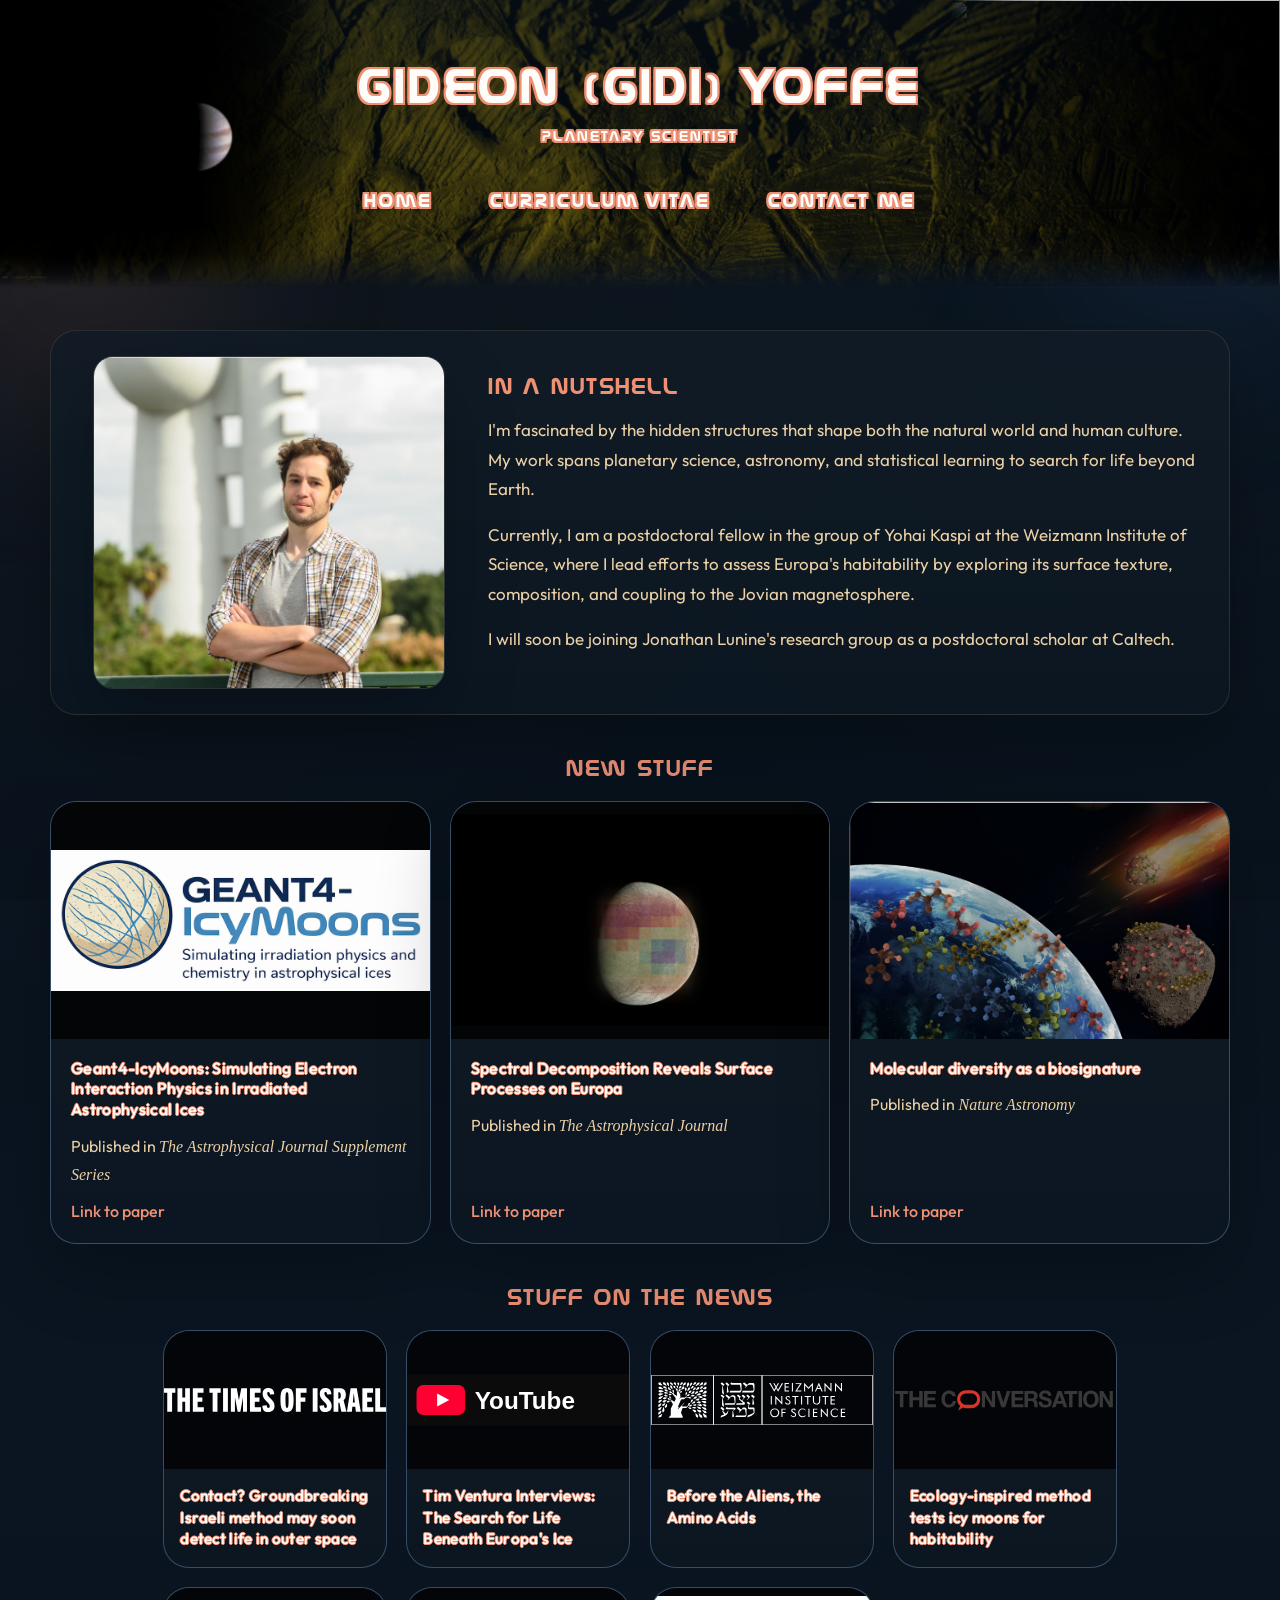
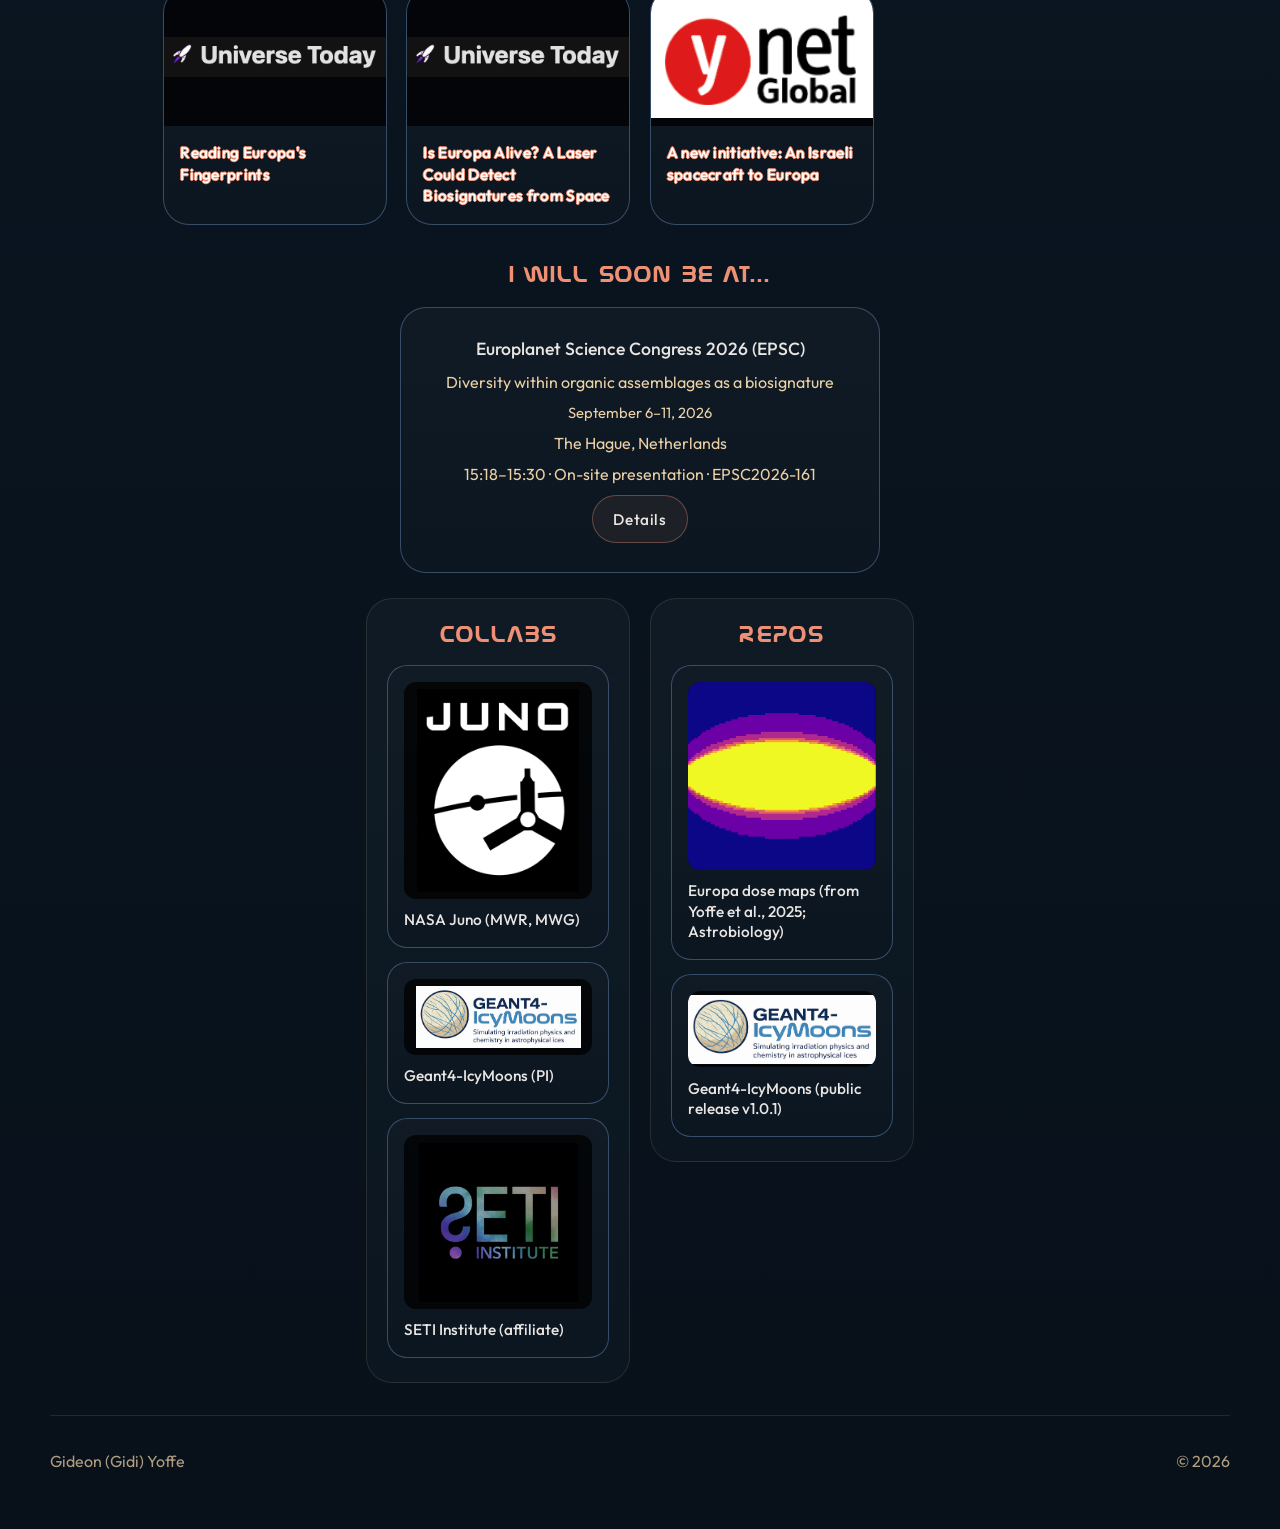
==== index.html @ c72a586a "Match EPSC event card format" ====
<!DOCTYPE html>
<html lang="en">
  <head>
    <meta charset="utf-8" />
    <meta name="viewport" content="width=device-width, initial-scale=1" />
    <title>Gideon (Gidi) Yoffe | Planetary Scientist</title>
    <meta
      name="description"
      content="Gideon (Gidi) Yoffe is a planetary scientist studying Europa, planetary habitability, surface composition, and coupling to the Jovian magnetosphere."
    />
    <meta name="theme-color" content="#08111a" />
    <link rel="preconnect" href="https://fonts.googleapis.com" />
    <link rel="preconnect" href="https://fonts.gstatic.com" crossorigin />
    <link
      href="https://fonts.googleapis.com/css2?family=Outfit:ital,wght@0,300;0,400;0,500;0,600;0,700;1,300;1,400;1,500;1,600;1,700&display=swap"
      rel="stylesheet"
    />
    <link rel="stylesheet" href="styles.css?v=side-panels-bottom1" />
  </head>
  <body>
    <div class="page-stars" aria-hidden="true"></div>
    <div class="page-glow page-glow-left" aria-hidden="true"></div>
    <div class="page-glow page-glow-right" aria-hidden="true"></div>

    <header class="masthead" id="top">
      <div class="masthead-strip" aria-hidden="true"></div>
      <div class="masthead-left-backdrop" aria-hidden="true"></div>
      <div class="masthead-moon-backdrop" aria-hidden="true"></div>
      <img
        class="masthead-left-planet"
        src="assets/images/masthead-left-planet-cropped.gif"
        alt=""
        aria-hidden="true"
      />
      <img
        class="masthead-right-europa"
        src="assets/images/masthead-right-surface.gif"
        alt=""
        aria-hidden="true"
      />
      <div class="shell masthead-inner">
        <h1 class="masthead-name">Gideon (Gidi) Yoffe</h1>
        <p class="masthead-role">Planetary Scientist</p>

        <nav class="masthead-nav" aria-label="Primary">
          <a href="#about"><span class="nasa-nav-label">HOME</span></a>
          <a href="assets/docs/gidi-yoffe-cv.pdf" target="_blank" rel="noopener"><span class="nasa-nav-label">CURRICULUM VITAE</span></a>
          <a href="mailto:gidi.yoffe@weizmann.ac.il"><span class="nasa-nav-label">CONTACT ME</span></a>
        </nav>
      </div>
    </header>

    <main>
      <section class="section shell" id="about" data-reveal>
        <div class="section-card intro-card">
          <div class="intro-visual">
            <img
              class="intro-portrait"
              src="assets/images/nutshell-portrait.jpg"
              alt="Portrait of Gideon Yoffe"
            />
          </div>

          <div class="intro-copy">
            <h2 class="section-title section-title-nasa">In a nutshell</h2>
            <p>
              I&apos;m fascinated by the hidden structures that shape both the natural world and
              human culture. My work spans planetary science, astronomy, and statistical learning
              to search for life beyond Earth.
            </p>
            <p>
              Currently, I am a postdoctoral fellow in the group of Yohai Kaspi at the
              Weizmann Institute of Science, where I lead efforts to assess Europa&apos;s
              habitability by exploring its surface texture, composition, and coupling to the
              Jovian magnetosphere.
            </p>
            <p>
              I will soon be joining Jonathan Lunine&apos;s research group as a postdoctoral
              scholar at Caltech.
            </p>
          </div>
        </div>
      </section>

      <section class="section shell" id="research" data-reveal>
        <div class="research-layout">
          <div class="research-main">
            <div class="section-heading section-heading-centered">
              <h2 class="section-title section-title-nasa">New stuff</h2>
            </div>

            <div class="research-grid">
              <article class="research-card">
                <div class="research-media">
                  <a
                    class="research-media-link"
                    href="https://iopscience.iop.org/article/10.3847/1538-4365/ae6b7a"
                    target="_blank"
                    rel="noopener"
                    aria-label="Open Geant4-IcyMoons paper"
                  >
                    <img
                      class="research-image"
                      src="assets/images/repo-geant4-icymoons-logo.png"
                      alt="Geant4-IcyMoons logo"
                    />
                  </a>
                </div>
                <div class="research-card-body">
                  <h3>Geant4-IcyMoons: Simulating Electron Interaction Physics in Irradiated Astrophysical Ices</h3>
                  <p>Published in <em class="paper-title">The Astrophysical Journal Supplement Series</em></p>
                  <a
                    href="https://iopscience.iop.org/article/10.3847/1538-4365/ae6b7a"
                    target="_blank"
                    rel="noopener"
                  >
                    Link to paper
                  </a>
                </div>
              </article>

              <article class="research-card">
                <div class="research-media">
                  <a
                    class="research-media-link"
                    href="https://iopscience.iop.org/article/10.3847/1538-4357/ae50f0"
                    target="_blank"
                    rel="noopener"
                    aria-label="Open spectral decomposition paper"
                  >
                    <img
                      class="research-image"
                      src="assets/images/research-spectral-decomposition.png"
                      alt="Spectral decomposition figure for Europa paper"
                    />
                  </a>
                </div>
                <div class="research-card-body">
                  <h3>Spectral Decomposition Reveals Surface Processes on Europa</h3>
                  <p>Published in <em class="paper-title">The Astrophysical Journal</em></p>
                  <a
                    href="https://iopscience.iop.org/article/10.3847/1538-4357/ae50f0"
                    target="_blank"
                    rel="noopener"
                  >
                    Link to paper
                  </a>
                </div>
              </article>

              <article class="research-card">
                <div class="research-media">
                  <a
                    class="research-media-link"
                    href="https://www.nature.com/articles/s41550-026-02864-z"
                    target="_blank"
                    rel="noopener"
                    aria-label="Open molecular diversity paper"
                  >
                    <img
                      class="research-image"
                      src="assets/images/research-molecular-diversity-crop.jpg"
                      alt="Molecular diversity as a biosignature cover image"
                    />
                  </a>
                </div>
                <div class="research-card-body">
                  <h3>Molecular diversity as a biosignature</h3>
                  <p>Published in <em class="paper-title">Nature Astronomy</em></p>
                  <a
                    href="https://www.nature.com/articles/s41550-026-02864-z"
                    target="_blank"
                    rel="noopener"
                  >
                    Link to paper
                  </a>
                </div>
              </article>
            </div>
          </div>

        </div>
      </section>

      <section class="section shell news-section" id="news" data-reveal>
        <div class="section-heading section-heading-centered">
          <h2 class="section-title section-title-nasa news-title">Stuff on the news</h2>
        </div>

        <div class="news-grid">
          <article class="news-card">
            <div class="news-media">
              <a
                class="news-media-link"
                href="https://www.timesofisrael.com/contact-groundbreaking-israeli-method-may-soon-detect-life-in-outer-space/"
                target="_blank"
                rel="noopener"
                aria-label="Open Times of Israel article"
              >
                <img
                  class="news-image"
                  src="assets/images/news-times-of-israel-logo.svg"
                  alt="Times of Israel logo"
                />
              </a>
            </div>
            <div class="news-card-body">
              <h3>Contact? Groundbreaking Israeli method may soon detect life in outer space</h3>
            </div>
          </article>

          <article class="news-card">
            <div class="news-media">
              <a
                class="news-media-link"
                href="https://www.youtube.com/watch?v=gFL1aAOX8zU&amp;t=1907s"
                target="_blank"
                rel="noopener"
                aria-label="Open YouTube video"
              >
                <img
                  class="news-image"
                  src="assets/images/news-youtube-logo.svg"
                  alt="YouTube logo"
                />
              </a>
            </div>
            <div class="news-card-body">
              <h3>Tim Ventura Interviews: The Search for Life Beneath Europa&apos;s Ice</h3>
            </div>
          </article>

          <article class="news-card">
            <div class="news-media">
              <a
                class="news-media-link"
                href="https://wis-wander.weizmann.ac.il/space-physics/aliens-amino-acids"
                target="_blank"
                rel="noopener"
                aria-label="Open Weizmann Wonder Wander article"
              >
                <img
                  class="news-image"
                  src="assets/images/news-weizmann-wander-logo.svg"
                  alt="Weizmann Institute of Science logo"
                />
              </a>
            </div>
            <div class="news-card-body">
              <h3>Before the Aliens, the Amino Acids</h3>
            </div>
          </article>

          <article class="news-card">
            <div class="news-media">
              <a
                class="news-media-link"
                href="https://theconversation.com/scientists-used-a-method-from-ecology-to-identify-whether-icy-moons-could-hold-conditions-for-life-283855"
                target="_blank"
                rel="noopener"
                aria-label="Open The Conversation article"
              >
                <img
                  class="news-image"
                  src="assets/images/news-the-conversation-logo.svg"
                  alt="The Conversation logo"
                />
              </a>
            </div>
            <div class="news-card-body">
              <h3>Ecology-inspired method tests icy moons for habitability</h3>
            </div>
          </article>

          <article class="news-card">
            <div class="news-media">
              <a
                class="news-media-link"
                href="https://www.universetoday.com/articles/reading-europas-fingerprints"
                target="_blank"
                rel="noopener"
                aria-label="Open Universe Today article"
              >
                <img
                  class="news-image"
                  src="assets/images/news-universe-today-logo.png"
                  alt="Universe Today logo"
                />
              </a>
            </div>
            <div class="news-card-body">
              <h3>Reading Europa&apos;s Fingerprints</h3>
            </div>
          </article>

          <article class="news-card">
            <div class="news-media">
              <a
                class="news-media-link"
                href="https://www.universetoday.com/articles/is-europa-alive-a-laser-could-detect-biosignatures-from-space"
                target="_blank"
                rel="noopener"
                aria-label="Open Universe Today article"
              >
                <img
                  class="news-image"
                  src="assets/images/news-universe-today-logo.png"
                  alt="Universe Today logo"
                />
              </a>
            </div>
            <div class="news-card-body">
              <h3>Is Europa Alive? A Laser Could Detect Biosignatures from Space</h3>
            </div>
          </article>

          <article class="news-card">
            <div class="news-media">
              <a
                class="news-media-link"
                href="https://www.ynetnews.com/health_science/article/s13ygmolge"
                target="_blank"
                rel="noopener"
                aria-label="Open Ynet Global article"
              >
                <img
                  class="news-image"
                  src="assets/images/news-ynet-logo.png"
                  alt="Ynet Global logo"
                />
              </a>
            </div>
            <div class="news-card-body">
              <h3>A new initiative: An Israeli spacecraft to Europa</h3>
            </div>
          </article>
        </div>
      </section>

      <section class="section shell section-tight event-section" data-reveal>
        <div class="section-heading section-heading-centered">
          <h2 class="section-title section-title-nasa">I will soon be at...</h2>
        </div>
        <div class="event-grid">
          <div class="event-panel-card">
            <h3>Europlanet Science Congress 2026 (EPSC)</h3>
            <p>Diversity within organic assemblages as a biosignature</p>
            <p class="event-date">September 6&ndash;11, 2026</p>
            <p>The Hague, Netherlands</p>
            <p>15:18&ndash;15:30 &middot; On-site presentation &middot; EPSC2026-161</p>
            <a
              class="button button-outline"
              href="https://meetingorganizer.copernicus.org/EPSC2026/EPSC2026-161.html"
              target="_blank"
              rel="noopener"
            >
              Details
            </a>
          </div>
        </div>
      </section>

      <section class="section shell side-panels-section" aria-label="Collaborations and repositories">
        <aside class="collabs-panel" data-reveal>
          <h2 class="section-title section-title-nasa repos-title">Collabs</h2>
          <div class="repos-list">
            <article class="repo-card">
              <div class="repo-media-link">
                <img
                  class="repo-image collab-image"
                  src="assets/images/collab-nasa-juno.webp"
                  alt="NASA Juno logo"
                />
              </div>
              <h3>NASA Juno (MWR, MWG)</h3>
            </article>
            <article class="repo-card">
              <div class="repo-media-link">
                <img
                  class="repo-image collab-image"
                  src="assets/images/repo-geant4-icymoons-logo.png"
                  alt="Geant4-IcyMoons logo"
                />
              </div>
              <h3>Geant4-IcyMoons (PI)</h3>
            </article>
            <article class="repo-card">
              <div class="repo-media-link">
                <img
                  class="repo-image collab-image"
                  src="assets/images/collab-seti-institute.png"
                  alt="SETI Institute logo"
                />
              </div>
              <h3>SETI Institute (affiliate)</h3>
            </article>
          </div>
        </aside>

        <aside class="repos-panel" data-reveal>
          <h2 class="section-title section-title-nasa repos-title">Repos</h2>
          <div class="repos-list">
            <article class="repo-card">
              <a
                class="repo-media-link"
                href="https://zenodo.org/records/18944511"
                target="_blank"
                rel="noopener"
                aria-label="Open Europa dose maps Zenodo record"
              >
                <img
                  class="repo-image"
                  src="assets/images/repo-europa-dose-maps.png"
                  alt="Europa dose maps thumbnail"
                />
              </a>
              <h3>Europa dose maps (from Yoffe et al., 2025; Astrobiology)</h3>
            </article>
            <article class="repo-card">
              <a
                class="repo-media-link"
                href="https://zenodo.org/records/20526098"
                target="_blank"
                rel="noopener"
                aria-label="Open Geant4-IcyMoons repository"
              >
                <img
                  class="repo-image"
                  src="assets/images/repo-geant4-icymoons-logo.png"
                  alt="Geant4-IcyMoons logo"
                />
              </a>
              <h3>Geant4-IcyMoons (public release v1.0.1)</h3>
            </article>
          </div>
        </aside>
      </section>
    </main>

    <footer class="site-footer">
      <div class="shell footer-inner">
        <p>Gideon (Gidi) Yoffe</p>
        <p>&copy; <span id="year"></span></p>
      </div>
    </footer>

    <script src="script.js?v=mobile24"></script>
  </body>
</html>
---- styles.css ----
@font-face {
  font-family: "Nasa";
  src: url("assets/fonts/nasa-webfont.ttf") format("truetype");
  font-display: swap;
}

:root {
  --bg: #08111a;
  --bg-deep: #06101a;
  --panel: rgba(9, 20, 31, 0.88);
  --panel-soft: rgba(10, 24, 38, 0.86);
  --light-panel: #efe7dc;
  --text: #e8e5e2;
  --body: #ecd0a6;
  --accent: #ed9074;
  --accent-soft: rgba(237, 144, 116, 0.16);
  --line: rgba(236, 208, 166, 0.12);
  --card-line: rgba(91, 120, 159, 0.55);
  --shadow: 0 28px 72px rgba(0, 0, 0, 0.24);
  --radius-lg: 26px;
  --radius-md: 20px;
  --radius-sm: 12px;
  --shell: min(1180px, calc(100vw - 2.4rem));
}

*,
*::before,
*::after {
  box-sizing: border-box;
}

html {
  scroll-behavior: smooth;
}

body {
  margin: 0;
  min-height: 100vh;
  color: var(--text);
  font-family: "Outfit", "Avenir Next", "Trebuchet MS", sans-serif;
  background:
    radial-gradient(circle at top left, rgba(237, 144, 116, 0.08), transparent 30%),
    radial-gradient(circle at top right, rgba(120, 150, 200, 0.08), transparent 28%),
    linear-gradient(180deg, #07111a 0%, #0a1521 42%, #08111a 100%);
}

body::before {
  content: "";
  position: fixed;
  inset: 0;
  pointer-events: none;
  background: linear-gradient(180deg, rgba(8, 17, 26, 0.12), rgba(8, 17, 26, 0.48));
  z-index: -2;
}

.page-stars {
  position: fixed;
  inset: 0;
  pointer-events: none;
  opacity: 0.12;
  background-image:
    radial-gradient(circle at 18% 24%, white 0 1px, transparent 2px),
    radial-gradient(circle at 72% 14%, white 0 1px, transparent 2px),
    radial-gradient(circle at 84% 62%, white 0 1px, transparent 2px),
    radial-gradient(circle at 28% 74%, white 0 1px, transparent 2px);
  z-index: -1;
}

.page-glow {
  position: fixed;
  width: 30rem;
  height: 30rem;
  border-radius: 50%;
  filter: blur(70px);
  pointer-events: none;
  z-index: -1;
}

.page-glow-left {
  left: -10rem;
  top: 2rem;
  background: radial-gradient(circle, rgba(237, 144, 116, 0.12), transparent 68%);
}

.page-glow-right {
  right: -10rem;
  top: -2rem;
  background: radial-gradient(circle, rgba(90, 125, 255, 0.09), transparent 68%);
}

a {
  color: inherit;
  text-decoration: none;
}

.shell {
  width: var(--shell);
  margin-inline: auto;
}

.masthead {
  position: relative;
  min-height: 18rem;
  padding: 0;
  --moon-width: min(34vw, 18rem);
}

.masthead-strip {
  position: absolute;
  inset: 0;
  z-index: 0;
  background:
    linear-gradient(180deg, rgba(9, 20, 31, 0.58), rgba(9, 20, 31, 0.28)),
    linear-gradient(180deg, rgba(0, 0, 0, 0.3), rgba(0, 0, 0, 0.14)),
    url("assets/images/masthead-texture.jpg") center 34% / cover no-repeat;
  -webkit-mask-image: linear-gradient(
    180deg,
    #000 0%,
    #000 78%,
    rgba(0, 0, 0, 0.78) 88%,
    transparent 100%
  );
  mask-image: linear-gradient(
    180deg,
    #000 0%,
    #000 78%,
    rgba(0, 0, 0, 0.78) 88%,
    transparent 100%
  );
}

.masthead-left-planet {
  position: absolute;
  top: 0;
  left: 0;
  z-index: 2;
  height: 18rem;
  width: calc(var(--moon-width) * 1.1);
  object-fit: cover;
  object-position: left center;
  pointer-events: none;
  -webkit-mask-image:
    linear-gradient(to right, #000 0%, #000 62%, rgba(0, 0, 0, 0.72) 80%, transparent 100%),
    linear-gradient(to bottom, #000 0%, #000 78%, rgba(0, 0, 0, 0.78) 88%, transparent 100%);
  -webkit-mask-size: 100% 100%, 100% 100%;
  -webkit-mask-repeat: no-repeat, no-repeat;
  -webkit-mask-composite: source-in;
  mask-image:
    linear-gradient(to right, #000 0%, #000 62%, rgba(0, 0, 0, 0.72) 80%, transparent 100%),
    linear-gradient(to bottom, #000 0%, #000 78%, rgba(0, 0, 0, 0.78) 88%, transparent 100%);
  mask-size: 100% 100%, 100% 100%;
  mask-repeat: no-repeat, no-repeat;
  mask-composite: intersect;
}

.masthead-right-europa {
  position: absolute;
  top: 0;
  right: 0;
  z-index: 2;
  height: 18rem;
  width: calc(var(--moon-width) * 1.15);
  object-fit: cover;
  object-position: right center;
  pointer-events: none;
  -webkit-mask-image:
    linear-gradient(to left, #000 0%, #000 62%, rgba(0, 0, 0, 0.72) 80%, transparent 100%),
    linear-gradient(to bottom, #000 0%, #000 78%, rgba(0, 0, 0, 0.78) 88%, transparent 100%);
  -webkit-mask-size: 100% 100%, 100% 100%;
  -webkit-mask-repeat: no-repeat, no-repeat;
  -webkit-mask-composite: source-in;
  mask-image:
    linear-gradient(to left, #000 0%, #000 62%, rgba(0, 0, 0, 0.72) 80%, transparent 100%),
    linear-gradient(to bottom, #000 0%, #000 78%, rgba(0, 0, 0, 0.78) 88%, transparent 100%);
  mask-size: 100% 100%, 100% 100%;
  mask-repeat: no-repeat, no-repeat;
  mask-composite: intersect;
}

.masthead-moon-backdrop {
  position: absolute;
  top: 0;
  right: 0;
  z-index: 1;
  height: 18rem;
  width: calc(var(--moon-width) * 1.9);
  background:
    linear-gradient(
      90deg,
      rgba(0, 0, 0, 0) 0%,
      rgba(0, 0, 0, 0) 28%,
      rgba(0, 0, 0, 0.16) 44%,
      rgba(0, 0, 0, 0.54) 64%,
      rgba(0, 0, 0, 0.88) 82%,
      rgba(0, 0, 0, 0.98) 100%
    );
  pointer-events: none;
  -webkit-mask-image: linear-gradient(
    to bottom,
    #000 0%,
    #000 78%,
    rgba(0, 0, 0, 0.78) 88%,
    transparent 100%
  );
  mask-image: linear-gradient(
    to bottom,
    #000 0%,
    #000 78%,
    rgba(0, 0, 0, 0.78) 88%,
    transparent 100%
  );
}

.masthead-left-backdrop {
  position: absolute;
  top: 0;
  left: 0;
  z-index: 1;
  height: 18rem;
  width: calc(var(--moon-width) * 1.9);
  background:
    linear-gradient(
      90deg,
      rgba(0, 0, 0, 0.98) 0%,
      rgba(0, 0, 0, 0.88) 18%,
      rgba(0, 0, 0, 0.54) 36%,
      rgba(0, 0, 0, 0.16) 56%,
      rgba(0, 0, 0, 0) 72%,
      rgba(0, 0, 0, 0) 100%
    );
  pointer-events: none;
  -webkit-mask-image: linear-gradient(
    to bottom,
    #000 0%,
    #000 78%,
    rgba(0, 0, 0, 0.78) 88%,
    transparent 100%
  );
  mask-image: linear-gradient(
    to bottom,
    #000 0%,
    #000 78%,
    rgba(0, 0, 0, 0.78) 88%,
    transparent 100%
  );
}

.masthead-inner {
  position: relative;
  z-index: 3;
  display: grid;
  justify-items: center;
  align-content: center;
  gap: 0.75rem;
  text-align: center;
  min-height: 18rem;
  padding: 2rem 1rem;
}

.masthead-role,
.section-title,
.button,
.masthead-nav a {
  letter-spacing: 0.04em;
}

.masthead-role {
  margin: 0;
  color: #fffdf9;
  font-size: 0.98rem;
  font-weight: 400;
  font-family: "Nasa", sans-serif;
  letter-spacing: 0.14em;
  text-transform: uppercase;
  -webkit-text-stroke: 1.3px var(--accent);
  paint-order: stroke fill;
  text-shadow:
    2px 0 0 var(--accent),
    -2px 0 0 var(--accent),
    0 2px 0 var(--accent),
    0 -2px 0 var(--accent),
    2px 2px 0 var(--accent),
    -2px 2px 0 var(--accent),
    2px -2px 0 var(--accent),
    -2px -2px 0 var(--accent);
}

.masthead-name {
  margin: 0;
  color: #fffdf9;
  font-size: clamp(2.6rem, 4.4vw, 4rem);
  font-weight: 500;
  line-height: 1;
  font-family: "Nasa", sans-serif;
  letter-spacing: 0.08em;
  text-transform: uppercase;
  -webkit-text-stroke: 1.7px var(--accent);
  paint-order: stroke fill;
  text-shadow:
    2px 0 0 var(--accent),
    -2px 0 0 var(--accent),
    0 2px 0 var(--accent),
    0 -2px 0 var(--accent),
    2px 2px 0 var(--accent),
    -2px 2px 0 var(--accent),
    2px -2px 0 var(--accent),
    -2px -2px 0 var(--accent),
    0 0 8px rgba(237, 144, 116, 0.18);
}

.masthead-nav {
  display: flex;
  flex-wrap: wrap;
  justify-content: center;
  gap: 1rem;
  margin-top: 1.15rem;
}

.masthead-nav a {
  padding: 0.9rem 1.28rem;
  color: var(--accent);
  font-size: 1.1rem;
  border-bottom: 1px solid transparent;
  letter-spacing: 0.04em;
  transition:
    color 180ms ease,
    border-color 180ms ease,
    transform 180ms ease;
}

.nasa-nav-label {
  display: inline-block;
  font-family: "Nasa", sans-serif !important;
  font-weight: 400 !important;
  font-style: normal !important;
  font-size: 1.34rem;
  letter-spacing: 0.14em;
  text-transform: uppercase;
  color: #fffdf9;
  -webkit-text-stroke: 1.3px var(--accent);
  paint-order: stroke fill;
  text-shadow:
    2px 0 0 var(--accent),
    -2px 0 0 var(--accent),
    0 2px 0 var(--accent),
    0 -2px 0 var(--accent),
    2px 2px 0 var(--accent),
    -2px 2px 0 var(--accent),
    2px -2px 0 var(--accent),
    -2px -2px 0 var(--accent);
}

.masthead-nav a:hover,
.masthead-nav a:focus-visible {
  color: var(--accent);
  border-color: rgba(237, 144, 116, 0.34);
  transform: translateY(-1px);
}

.section {
  padding: 2.6rem 0 0;
}

.section-tight {
  padding-top: 2rem;
}

.section-card,
.event-card,
.research-card,
.news-panel {
  border-radius: var(--radius-lg);
  box-shadow: var(--shadow);
}

.section-card,
.event-card,
.research-card {
  border: 1px solid var(--line);
  background:
    linear-gradient(180deg, rgba(255, 255, 255, 0.03), rgba(255, 255, 255, 0.01)),
    var(--panel);
}

.intro-card {
  display: grid;
  grid-template-columns: minmax(220px, 0.7fr) minmax(0, 1.3fr);
  gap: 1.6rem;
  align-items: center;
  padding: 1.6rem;
}

.intro-visual {
  display: flex;
  justify-content: center;
}

.intro-portrait {
  display: block;
  width: min(100%, 22rem);
  height: auto;
  border-radius: var(--radius-md);
  border: 1px solid rgba(236, 208, 166, 0.14);
  box-shadow: var(--shadow);
}

.intro-copy p {
  margin: 0 0 1rem;
  color: var(--body);
  font-size: 1.06rem;
  line-height: 1.74;
}

.section-title {
  margin: 0 0 1rem;
  color: var(--accent);
  font-size: 1.6rem;
  font-weight: 500;
  font-family: "Outfit", "Avenir Next", "Trebuchet MS", sans-serif;
  letter-spacing: 0.04em;
}

.section-title-nasa {
  font-family: "Nasa", sans-serif;
  letter-spacing: 0.08em;
  text-transform: uppercase;
}

.section-title-centered {
  text-align: center;
}

.event-card {
  display: grid;
  justify-items: center;
  gap: 0.35rem;
  padding: 1.8rem 1.4rem;
  text-align: center;
}

.event-card h3 {
  margin: 0;
  color: var(--body);
  font-size: 1.2rem;
  font-weight: 500;
  font-family: "Outfit", "Avenir Next", "Trebuchet MS", sans-serif;
  letter-spacing: 0.02em;
}

.event-card p {
  margin: 0;
  color: var(--body);
  font-size: 1rem;
}

.event-date {
  font-size: 0.92rem !important;
}

.event-section {
  padding-bottom: 0.4rem;
}

.event-grid {
  display: grid;
  grid-template-columns: repeat(auto-fit, minmax(18rem, 30rem));
  justify-content: center;
  gap: 1.2rem;
}

.event-panel-card {
  display: flex;
  flex-direction: column;
  align-items: center;
  text-align: center;
  gap: 0.7rem;
  width: 100%;
  min-height: 14.5rem;
  padding: 1.8rem 1.4rem;
  border-radius: var(--radius-lg);
  border: 1px solid var(--card-line);
  background:
    linear-gradient(180deg, rgba(255, 255, 255, 0.03), rgba(255, 255, 255, 0.01)),
    rgba(9, 20, 31, 0.82);
}

.event-panel-card h3 {
  margin: 0;
  color: var(--text);
  font-size: 1.1rem;
  font-weight: 500;
  line-height: 1.35;
  font-family: "Outfit", "Avenir Next", "Trebuchet MS", sans-serif;
}

.event-panel-card p {
  margin: 0;
  color: var(--body);
  font-size: 1rem;
}

.event-panel-card .button {
  margin-top: auto;
}

.button {
  display: inline-flex;
  align-items: center;
  justify-content: center;
  margin-top: 0.9rem;
  padding: 0.82rem 1.25rem;
  border-radius: 999px;
  border: 1px solid rgba(237, 144, 116, 0.36);
  font-weight: 500;
  font-family: "Outfit", "Avenir Next", "Trebuchet MS", sans-serif;
  font-size: 0.96rem;
  letter-spacing: 0.04em;
  transition:
    transform 180ms ease,
    background-color 180ms ease,
    border-color 180ms ease;
}

.button-outline {
  color: var(--text);
  background: rgba(237, 144, 116, 0.08);
}

.button-outline:hover,
.button-outline:focus-visible {
  transform: translateY(-1px);
  background: rgba(237, 144, 116, 0.14);
  border-color: rgba(237, 144, 116, 0.5);
}

main {
  position: relative;
}

.section-heading {
  margin-bottom: 1.25rem;
}

.section-heading-centered {
  text-align: center;
}

.research-layout {
  display: block;
}

.research-main {
  min-width: 0;
}

.research-grid {
  display: grid;
  grid-template-columns: repeat(3, minmax(0, 1fr));
  gap: 1.2rem;
}

.research-card {
  display: grid;
  grid-template-rows: auto 1fr;
  overflow: hidden;
  border-color: var(--card-line);
}

.research-media {
  display: grid;
  aspect-ratio: 16 / 10;
  overflow: hidden;
  place-items: center;
  background: rgba(0, 0, 0, 0.78);
}

.research-media-link {
  display: grid;
  place-items: center;
  width: 100%;
  height: 100%;
}

.research-image {
  width: 100%;
  height: 100%;
  object-fit: contain;
  object-position: center;
  display: block;
}

.research-slot {
  min-height: 0;
  height: 100%;
  border: 0;
  border-bottom: 1px dashed rgba(237, 144, 116, 0.26);
  border-radius: 0;
}

.research-card-body {
  display: flex;
  flex-direction: column;
  gap: 0.8rem;
  padding: 1.2rem 1.25rem 1.35rem;
}

.research-card h3 {
  margin: 0;
  color: #fffdf9;
  font-size: 1rem;
  font-weight: 500;
  line-height: 1.3;
  font-family: "Outfit", "Avenir Next", "Trebuchet MS", sans-serif;
  letter-spacing: 0.02em;
  -webkit-text-stroke: 0.8px var(--accent);
  paint-order: stroke fill;
  text-shadow:
    1px 0 0 var(--accent),
    -1px 0 0 var(--accent),
    0 1px 0 var(--accent),
    0 -1px 0 var(--accent);
}

.paper-title {
  font-style: italic;
  font-family: "Iowan Old Style", Georgia, "Times New Roman", serif;
}

.research-card p {
  margin: 0;
  color: var(--body);
  line-height: 1.68;
}

.research-card a,
.news-card-body a {
  color: var(--accent);
  font-weight: 500;
  display: inline-block;
}

.research-card a {
  margin-top: auto;
}

.news-card-body a {
  margin-top: auto;
}

.research-card a:hover,
.research-card a:focus-visible,
.news-card-body a:hover,
.news-card-body a:focus-visible {
  text-decoration: underline;
  text-underline-offset: 0.2em;
}

.repos-panel,
.collabs-panel {
  position: absolute;
  top: 2.6rem;
  width: 16.5rem;
  padding: 1.5rem 1.25rem;
  border-radius: var(--radius-lg);
  border: 1px solid var(--line);
  background:
    linear-gradient(180deg, rgba(255, 255, 255, 0.03), rgba(255, 255, 255, 0.01)),
    var(--panel);
  z-index: 1;
}

.repos-panel {
  right: 1.2rem;
}

.collabs-panel {
  left: 1.2rem;
}

.repos-title {
  margin-bottom: 1.1rem;
  text-align: center;
}

.repos-list {
  display: grid;
  gap: 0.9rem;
}

.repo-card {
  display: flex;
  flex-direction: column;
  gap: 0.7rem;
  min-height: 8.25rem;
  padding: 1rem;
  border-radius: var(--radius-md);
  border: 1px solid var(--card-line);
  background:
    linear-gradient(180deg, rgba(255, 255, 255, 0.03), rgba(255, 255, 255, 0.01)),
    rgba(9, 20, 31, 0.82);
}

.repo-media-link {
  display: grid;
  place-items: center;
  min-height: 4.75rem;
  border-radius: var(--radius-sm);
  background: rgba(0, 0, 0, 0.78);
  overflow: hidden;
}

.collab-slot {
  border: 1px dashed rgba(237, 144, 116, 0.24);
  background:
    linear-gradient(135deg, rgba(237, 144, 116, 0.08), rgba(237, 144, 116, 0.03)),
    rgba(0, 0, 0, 0.78);
  color: rgba(232, 229, 226, 0.82);
  font-size: 0.78rem;
  font-weight: 500;
  letter-spacing: 0.12em;
  text-transform: uppercase;
}

.repo-image {
  width: 100%;
  height: 100%;
  object-fit: contain;
  display: block;
}

.collab-image {
  max-width: calc(100% - 0.9rem);
  max-height: calc(100% - 0.9rem);
}

.repo-card h3 {
  margin: 0;
  color: var(--text);
  font-size: 0.96rem;
  font-weight: 500;
  line-height: 1.35;
  font-family: "Outfit", "Avenir Next", "Trebuchet MS", sans-serif;
  -webkit-text-stroke: 0;
  text-shadow: none;
}

.repo-card a {
  margin-top: auto;
  color: var(--accent);
  font-weight: 500;
}

.repo-card a:hover,
.repo-card a:focus-visible {
  text-decoration: underline;
  text-underline-offset: 0.2em;
}

.side-panels-section {
  display: contents;
}

@media (max-width: 1740px) {
  .side-panels-section {
    display: grid;
    grid-template-columns: repeat(2, minmax(0, 16.5rem));
    justify-content: center;
    align-items: start;
    gap: 1.2rem;
    padding-top: 1.2rem;
  }

  .repos-panel,
  .collabs-panel {
    position: static;
    width: auto;
    left: auto;
    right: auto;
    top: auto;
  }
}

@media (max-width: 620px) {
  .side-panels-section {
    grid-template-columns: minmax(0, 1fr);
  }

  .repos-panel,
  .collabs-panel {
    width: min(100%, 16.5rem);
    justify-self: center;
  }
}

.news-section {
  padding-bottom: 0.4rem;
}

.news-title {
  color: var(--accent);
}

.news-grid {
  display: grid;
  grid-template-columns: repeat(4, minmax(0, 14rem));
  justify-content: center;
  gap: 1.2rem;
}

.news-card {
  display: grid;
  grid-template-rows: auto 1fr;
  overflow: hidden;
  border-radius: var(--radius-lg);
  background:
    linear-gradient(180deg, rgba(255, 255, 255, 0.03), rgba(255, 255, 255, 0.01)),
    rgba(9, 20, 31, 0.82);
  border: 1px solid var(--card-line);
}

.news-media {
  display: grid;
  aspect-ratio: 16 / 10;
  overflow: hidden;
  place-items: center;
  background: rgba(0, 0, 0, 0.78);
}

.news-image {
  width: 100%;
  height: 100%;
  object-fit: contain;
  object-position: center;
  display: block;
}

.news-media-link {
  display: grid;
  place-items: center;
  width: 100%;
  height: 100%;
}

.news-slot {
  min-height: 0;
  height: 100%;
  border: 0;
  border-bottom: 1px dashed rgba(237, 144, 116, 0.26);
  border-radius: 0;
}

.news-card-body {
  display: flex;
  flex-direction: column;
  gap: 0.9rem;
  padding: 1rem 1rem 1.1rem;
}

.news-card h3 {
  margin: 0;
  color: #fffdf9;
  font-size: 0.96rem;
  font-weight: 500;
  line-height: 1.38;
  font-family: "Outfit", "Avenir Next", "Trebuchet MS", sans-serif;
  letter-spacing: 0.02em;
  -webkit-text-stroke: 0.8px var(--accent);
  paint-order: stroke fill;
  text-shadow:
    1px 0 0 var(--accent),
    -1px 0 0 var(--accent),
    0 1px 0 var(--accent),
    0 -1px 0 var(--accent);
}

.slot {
  display: grid;
  place-items: center;
  padding: 1rem;
  border-radius: var(--radius-md);
  text-align: center;
  font-size: 0.86rem;
  letter-spacing: 0.06em;
  text-transform: uppercase;
}

.slot-portrait,
.slot-wide {
  min-height: 13rem;
  border: 1px dashed rgba(237, 144, 116, 0.26);
  background:
    linear-gradient(135deg, rgba(237, 144, 116, 0.08), rgba(237, 144, 116, 0.02)),
    rgba(255, 255, 255, 0.02);
  color: rgba(232, 229, 226, 0.82);
}

.slot-press {
  min-height: 4.6rem;
  background:
    linear-gradient(135deg, rgba(237, 144, 116, 0.08), rgba(237, 144, 116, 0.02)),
    rgba(255, 255, 255, 0.02);
  color: rgba(232, 229, 226, 0.82);
}

.site-footer {
  padding: 2rem 0 2.6rem;
}

.footer-inner {
  display: flex;
  flex-wrap: wrap;
  gap: 0.7rem 1.4rem;
  justify-content: space-between;
  padding-top: 1.2rem;
  border-top: 1px solid var(--line);
  color: rgba(236, 208, 166, 0.74);
}

.section-card,
.event-card,
.research-card,
.news-panel,
.masthead-inner,
.site-footer,
.news-card {
  transform: translateY(18px);
  opacity: 0;
  transition:
    transform 560ms cubic-bezier(0.22, 1, 0.36, 1),
    opacity 560ms ease;
}

.is-visible {
  transform: translateY(0);
  opacity: 1;
}

@media (max-width: 980px) {
  .intro-card,
  .research-grid,
  .news-grid {
    grid-template-columns: 1fr;
  }

  .research-layout {
    display: block;
  }

  .repos-panel,
  .collabs-panel {
    position: static;
    width: auto;
    margin-top: 1.2rem;
    left: auto;
    right: auto;
    top: auto;
  }

  .intro-card {
    padding: 1.2rem;
  }

  .intro-portrait {
    width: min(100%, 18rem);
  }
}

@media (max-width: 720px) {
  :root {
    --shell: min(100vw - 1.2rem, 1180px);
  }

  .masthead {
    min-height: 15rem;
    padding-top: 0.6rem;
    --moon-width: 31vw;
  }

  .masthead-strip,
  .masthead-left-planet,
  .masthead-right-europa,
  .masthead-left-backdrop,
  .masthead-moon-backdrop,
  .masthead-inner {
    min-height: 15rem;
    height: 15rem;
  }

  .masthead-left-planet,
  .masthead-right-europa {
    width: calc(var(--moon-width) * 1.35);
    opacity: 0.82;
  }

  .masthead-left-backdrop,
  .masthead-moon-backdrop {
    width: calc(var(--moon-width) * 1.8);
  }

  .masthead-inner {
    gap: 0.5rem;
    padding: 1.1rem 0.7rem 1.4rem;
  }

  .masthead-name {
    font-size: clamp(1.9rem, 8.8vw, 2.5rem);
    letter-spacing: 0.05em;
  }

  .masthead-role {
    font-size: 0.82rem;
    letter-spacing: 0.11em;
  }

  .masthead-nav {
    display: grid;
    grid-template-columns: 1fr;
    width: min(100%, 21rem);
    gap: 0.5rem;
    margin-top: 0.75rem;
  }

  .masthead-nav a {
    display: flex;
    justify-content: center;
    width: 100%;
    padding: 0.72rem 0.9rem;
    border-radius: 999px;
    background: rgba(9, 20, 31, 0.28);
  }

  .nasa-nav-label {
    font-size: 1.02rem;
    letter-spacing: 0.1em;
  }

  .section {
    padding-top: 1.6rem;
  }

  .section-card,
  .research-card,
  .news-card,
  .collabs-panel,
  .repos-panel,
  .event-panel-card {
    border-radius: 20px;
  }

  .intro-card {
    gap: 1.1rem;
    padding: 1rem;
  }

  .intro-copy p {
    font-size: 0.98rem;
    line-height: 1.62;
  }

  .section-heading {
    margin-bottom: 0.95rem;
  }

  .section-title {
    font-size: 1.32rem;
  }

  .research-grid,
  .news-grid,
  .repos-list {
    gap: 1rem;
  }

  .research-card-body,
  .news-card-body,
  .repo-card,
  .event-panel-card {
    padding: 1rem;
  }

  .research-card h3,
  .news-card h3,
  .repo-card h3,
  .event-panel-card h3 {
    font-size: 0.94rem;
  }

  .repos-panel,
  .collabs-panel {
    margin-top: 1rem;
    padding: 1rem;
  }

  .repo-media-link {
    min-height: 4.1rem;
  }

  .event-grid {
    grid-template-columns: 1fr;
  }

  .footer-inner {
    flex-direction: column;
    gap: 0.45rem;
    padding-top: 1rem;
    font-size: 0.9rem;
  }
}

@media (max-width: 480px) {
  :root {
    --shell: min(100vw - 0.9rem, 1180px);
  }

  .masthead {
    min-height: 13.75rem;
    --moon-width: 26vw;
  }

  .masthead-strip,
  .masthead-left-planet,
  .masthead-right-europa,
  .masthead-left-backdrop,
  .masthead-moon-backdrop,
  .masthead-inner {
    min-height: 13.75rem;
    height: 13.75rem;
  }

  .masthead-left-planet,
  .masthead-right-europa {
    width: calc(var(--moon-width) * 1.4);
    opacity: 0.72;
  }

  .masthead-name {
    font-size: 1.72rem;
  }

  .masthead-role {
    font-size: 0.76rem;
  }

  .nasa-nav-label {
    font-size: 0.92rem;
  }

  .research-media,
  .news-media {
    aspect-ratio: 4 / 3;
  }

  .intro-portrait {
    width: min(100%, 15rem);
  }
}

@media (prefers-reduced-motion: reduce) {
  html {
    scroll-behavior: auto;
  }

  *,
  *::before,
  *::after {
    animation: none !important;
    transition: none !important;
  }

  .section-card,
  .event-card,
  .research-card,
  .news-panel,
  .masthead-inner,
  .site-footer,
  .news-card {
    transform: none;
    opacity: 1;
  }
}
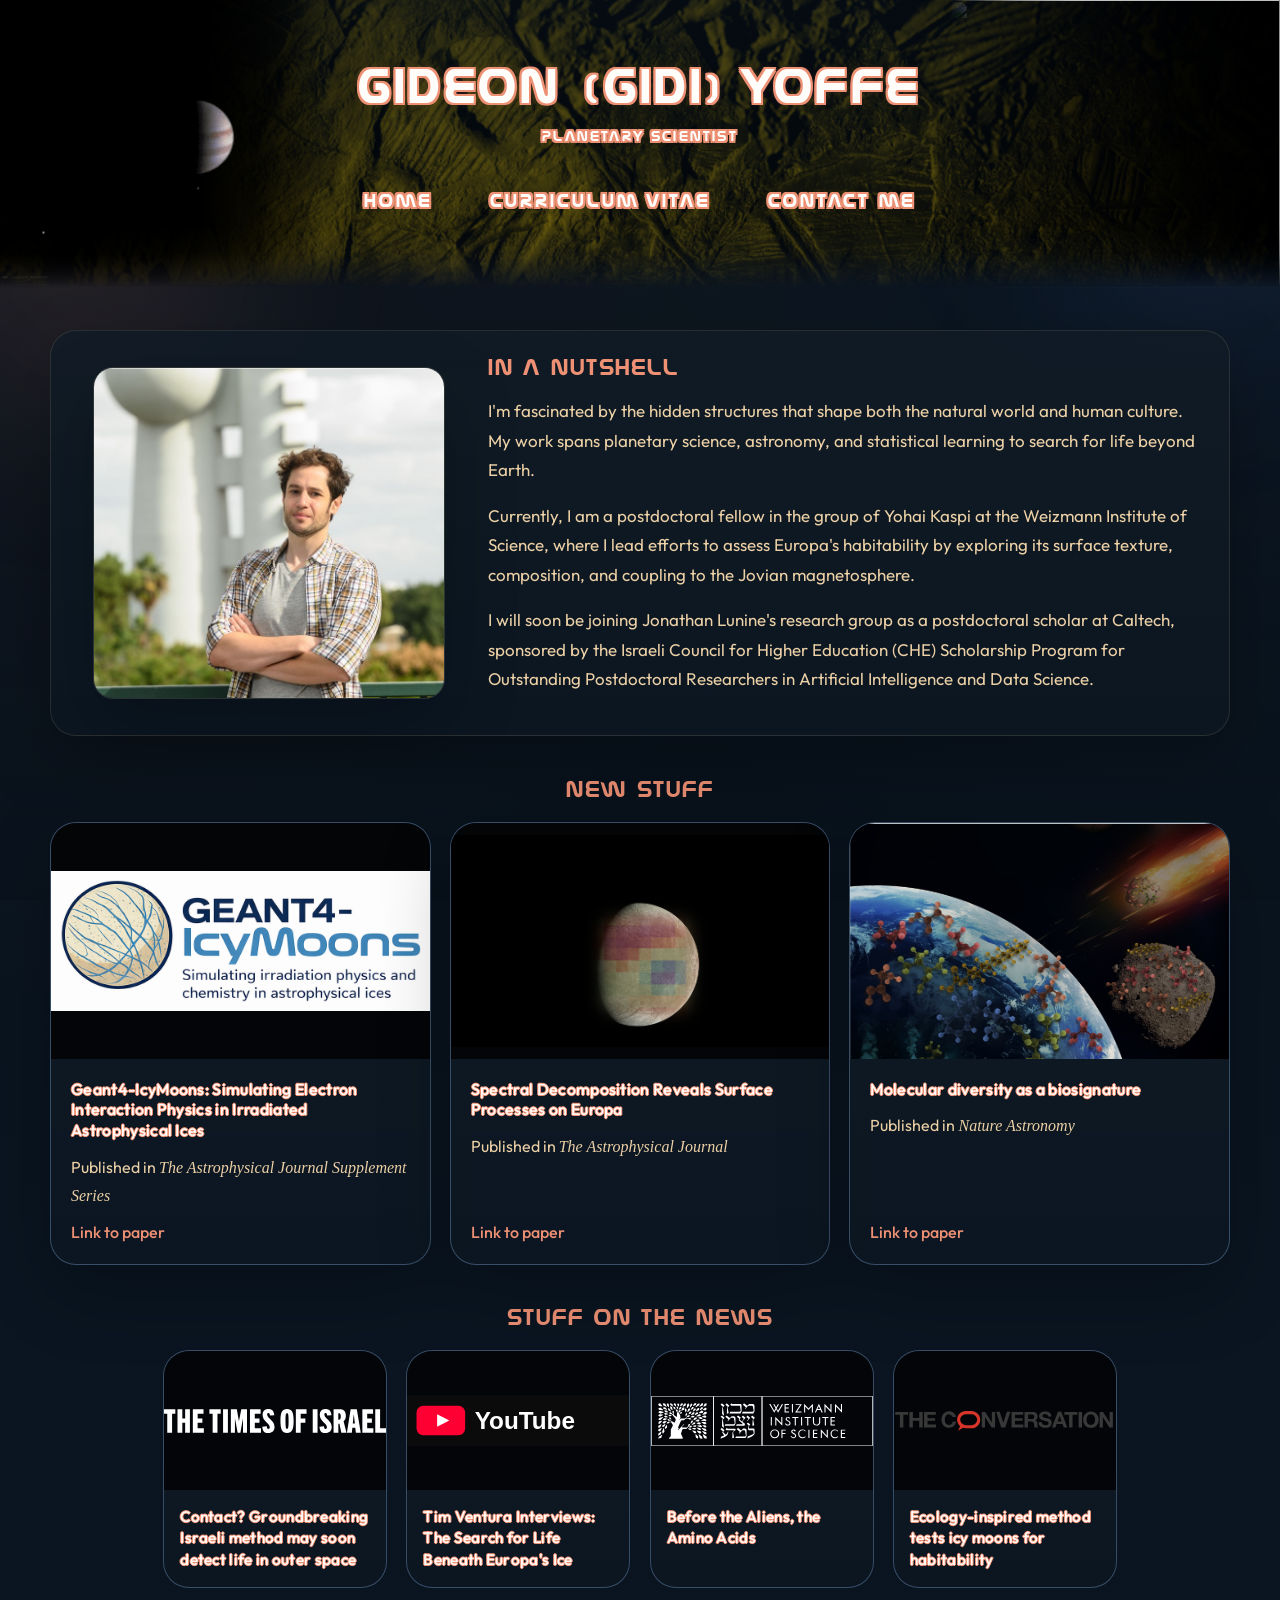
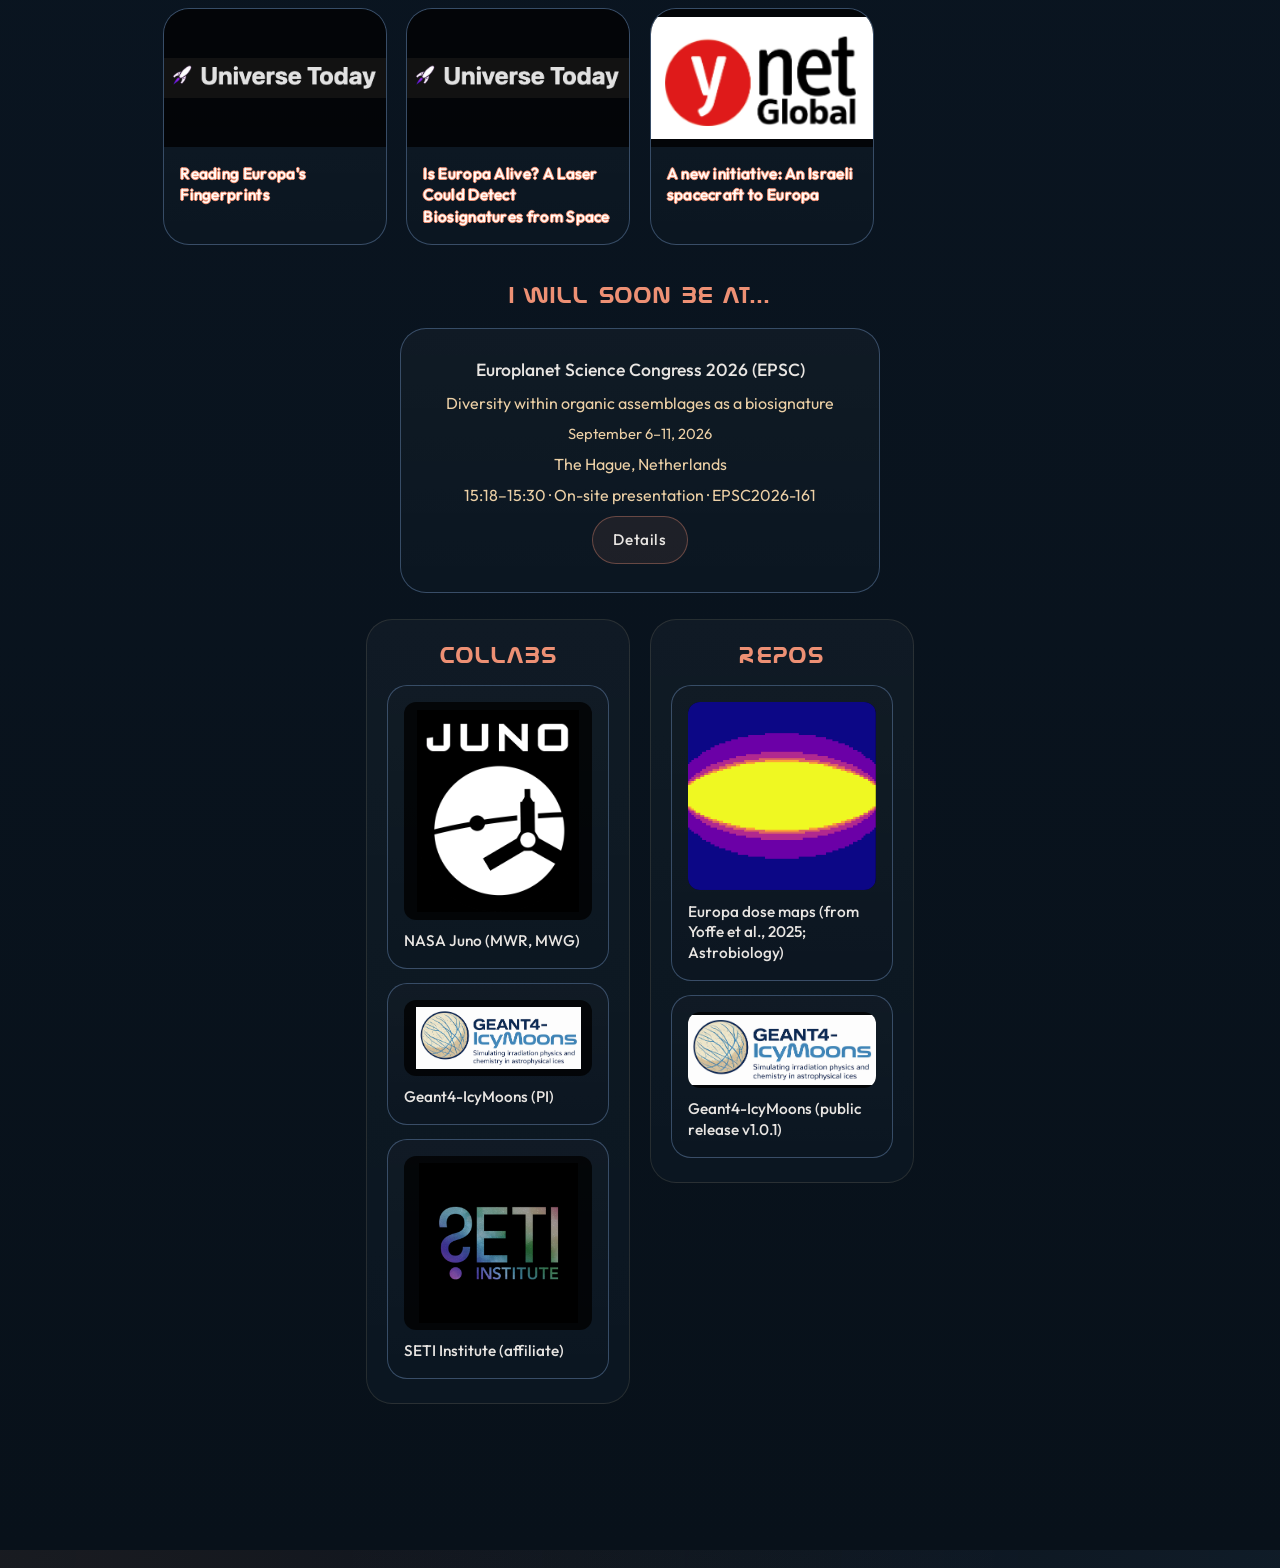
==== commit 88711eca: "Add Caltech scholarship sponsorship" ====
--- a/index.html
+++ b/index.html
@@ -76,7 +76,9 @@
             </p>
             <p>
               I will soon be joining Jonathan Lunine&apos;s research group as a postdoctoral
-              scholar at Caltech.
+              scholar at Caltech, sponsored by the Israeli Council for Higher Education (CHE)
+              Scholarship Program for Outstanding Postdoctoral Researchers in Artificial
+              Intelligence and Data Science.
             </p>
           </div>
         </div>
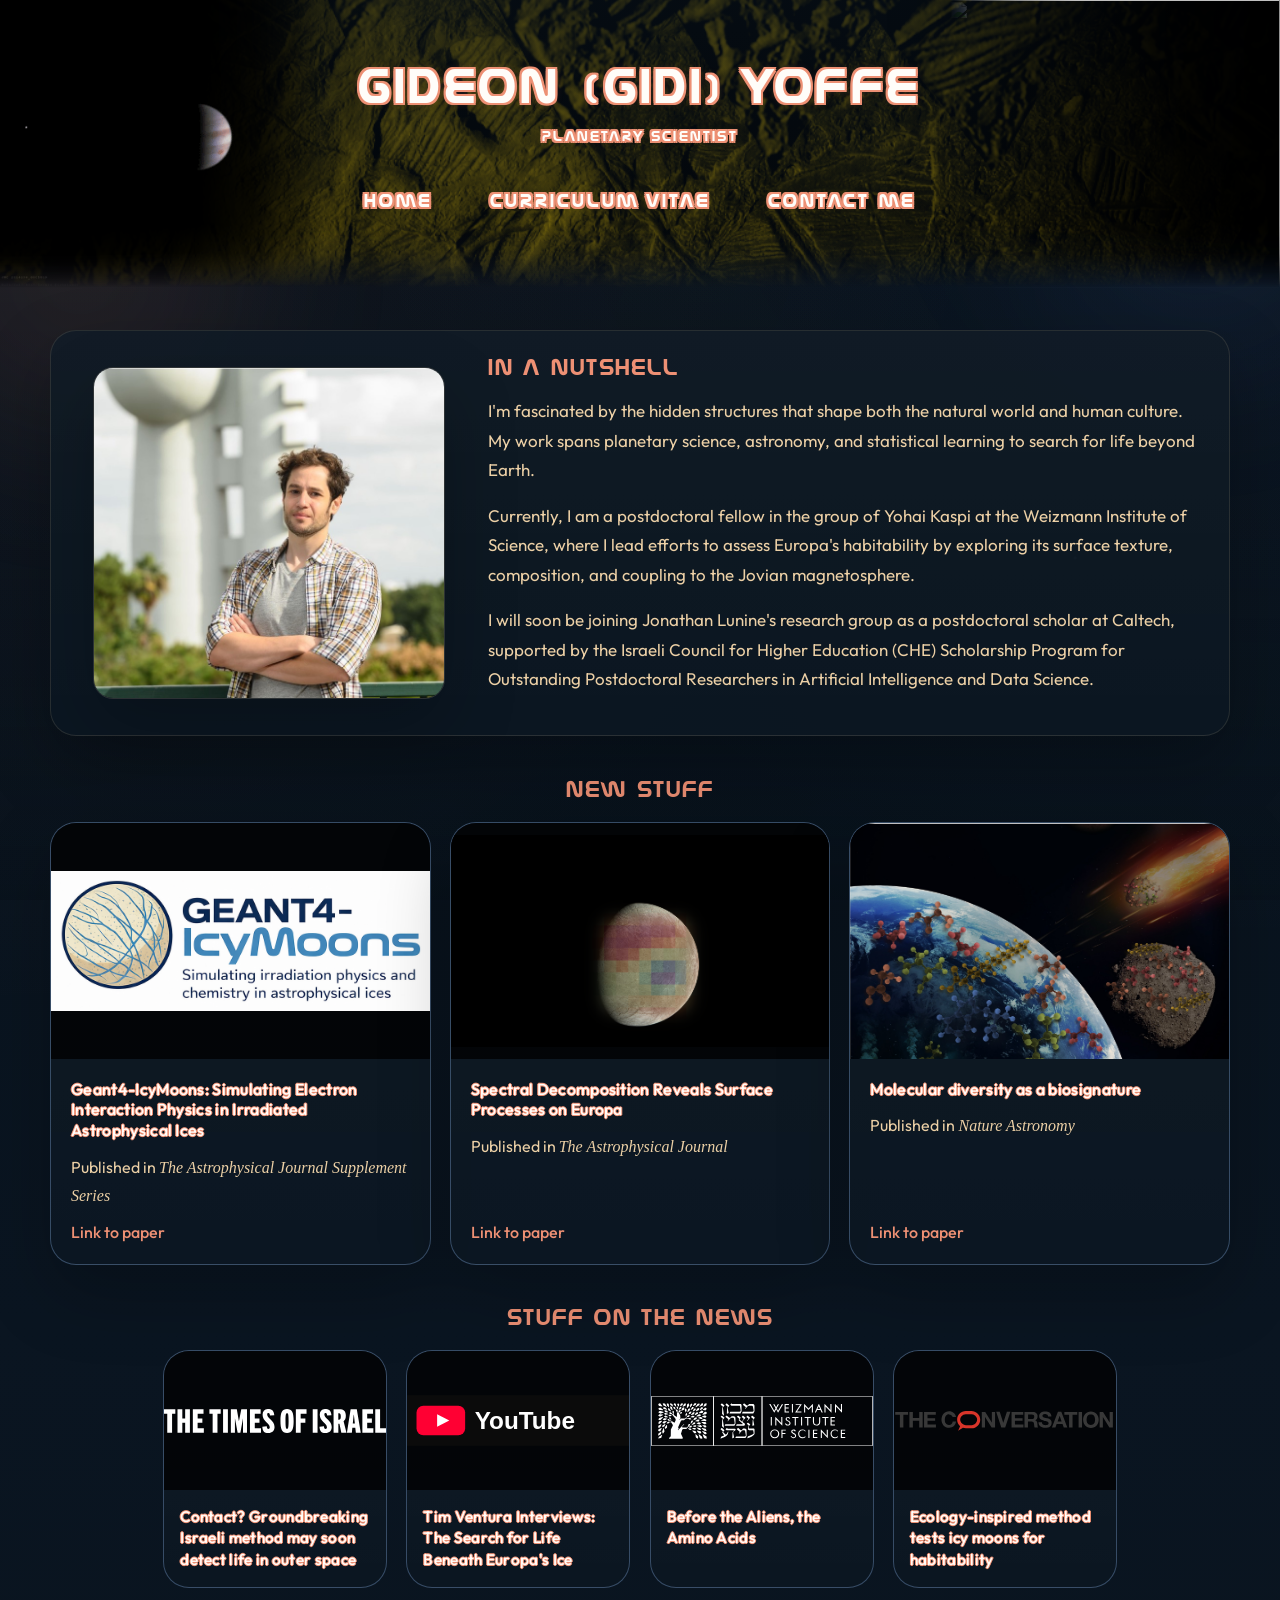
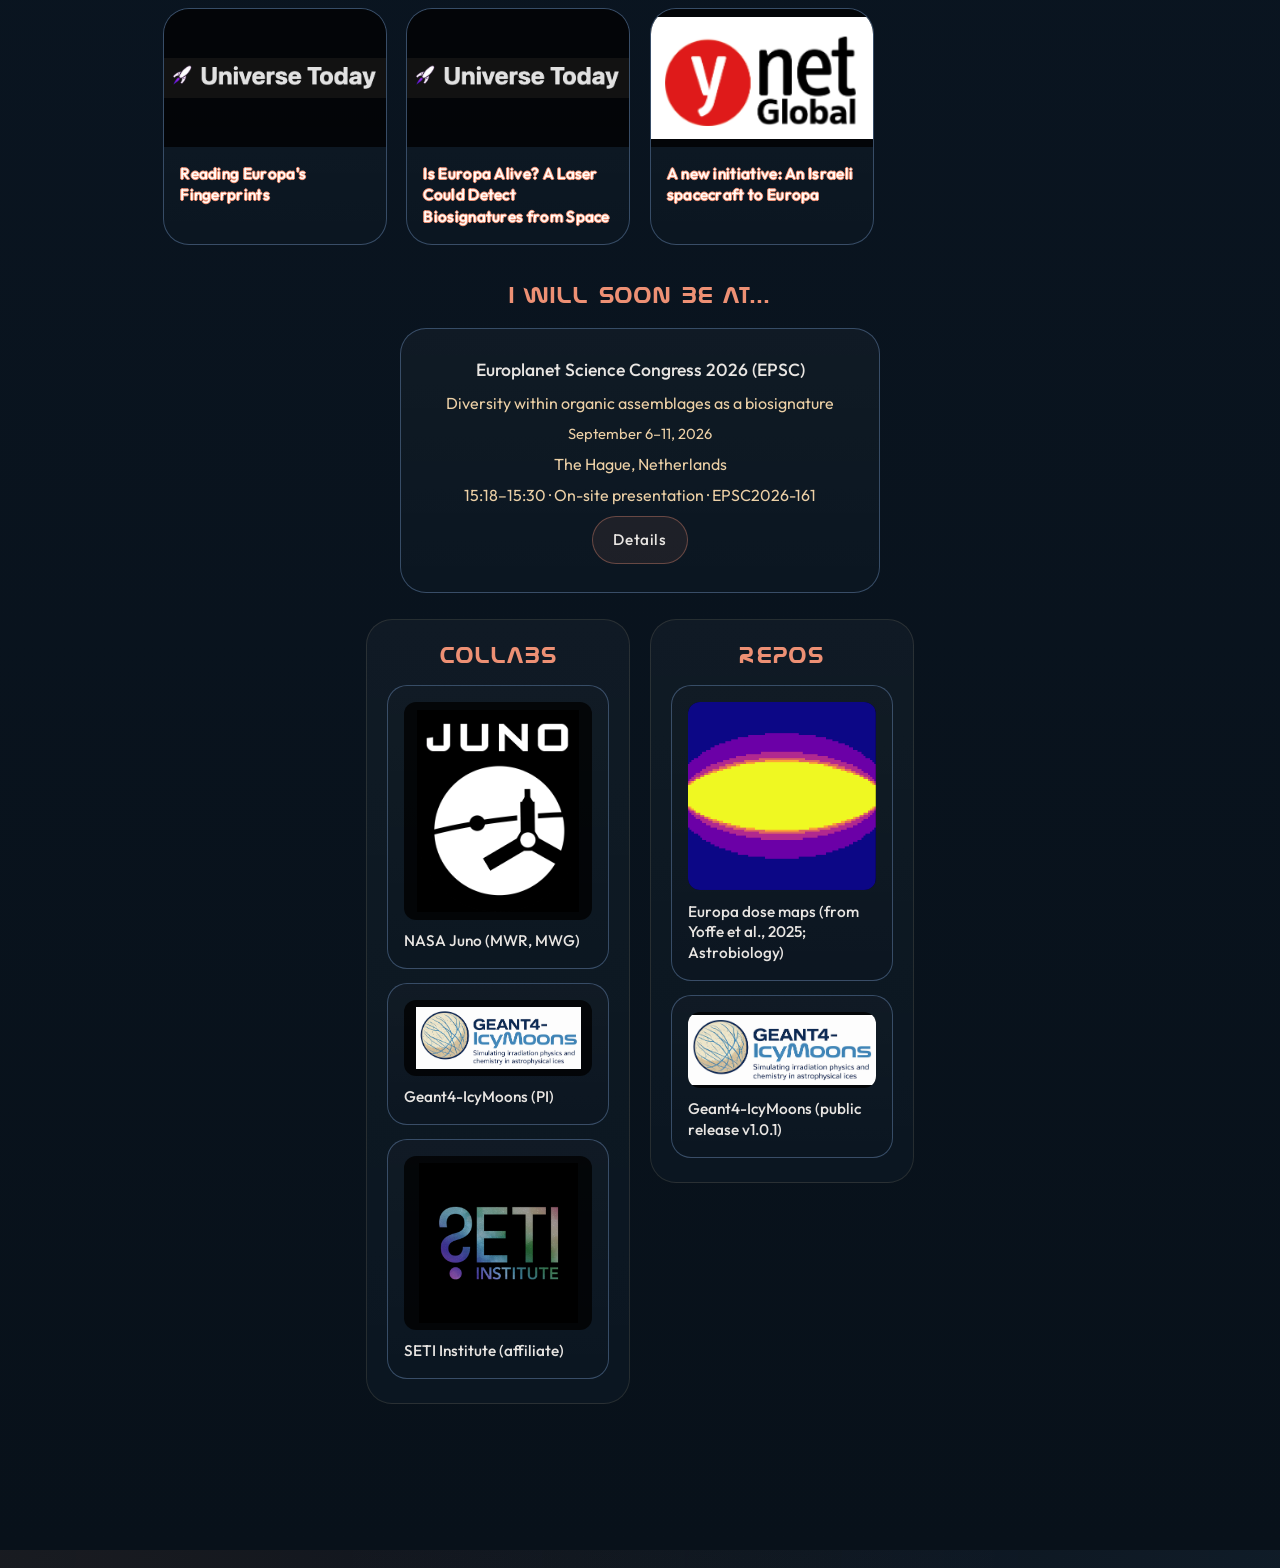
==== commit 5b6dc920: "Clarify scholarship support wording" ====
--- a/index.html
+++ b/index.html
@@ -76,7 +76,7 @@
             </p>
             <p>
               I will soon be joining Jonathan Lunine&apos;s research group as a postdoctoral
-              scholar at Caltech, sponsored by the Israeli Council for Higher Education (CHE)
+              scholar at Caltech, supported by the Israeli Council for Higher Education (CHE)
               Scholarship Program for Outstanding Postdoctoral Researchers in Artificial
               Intelligence and Data Science.
             </p>
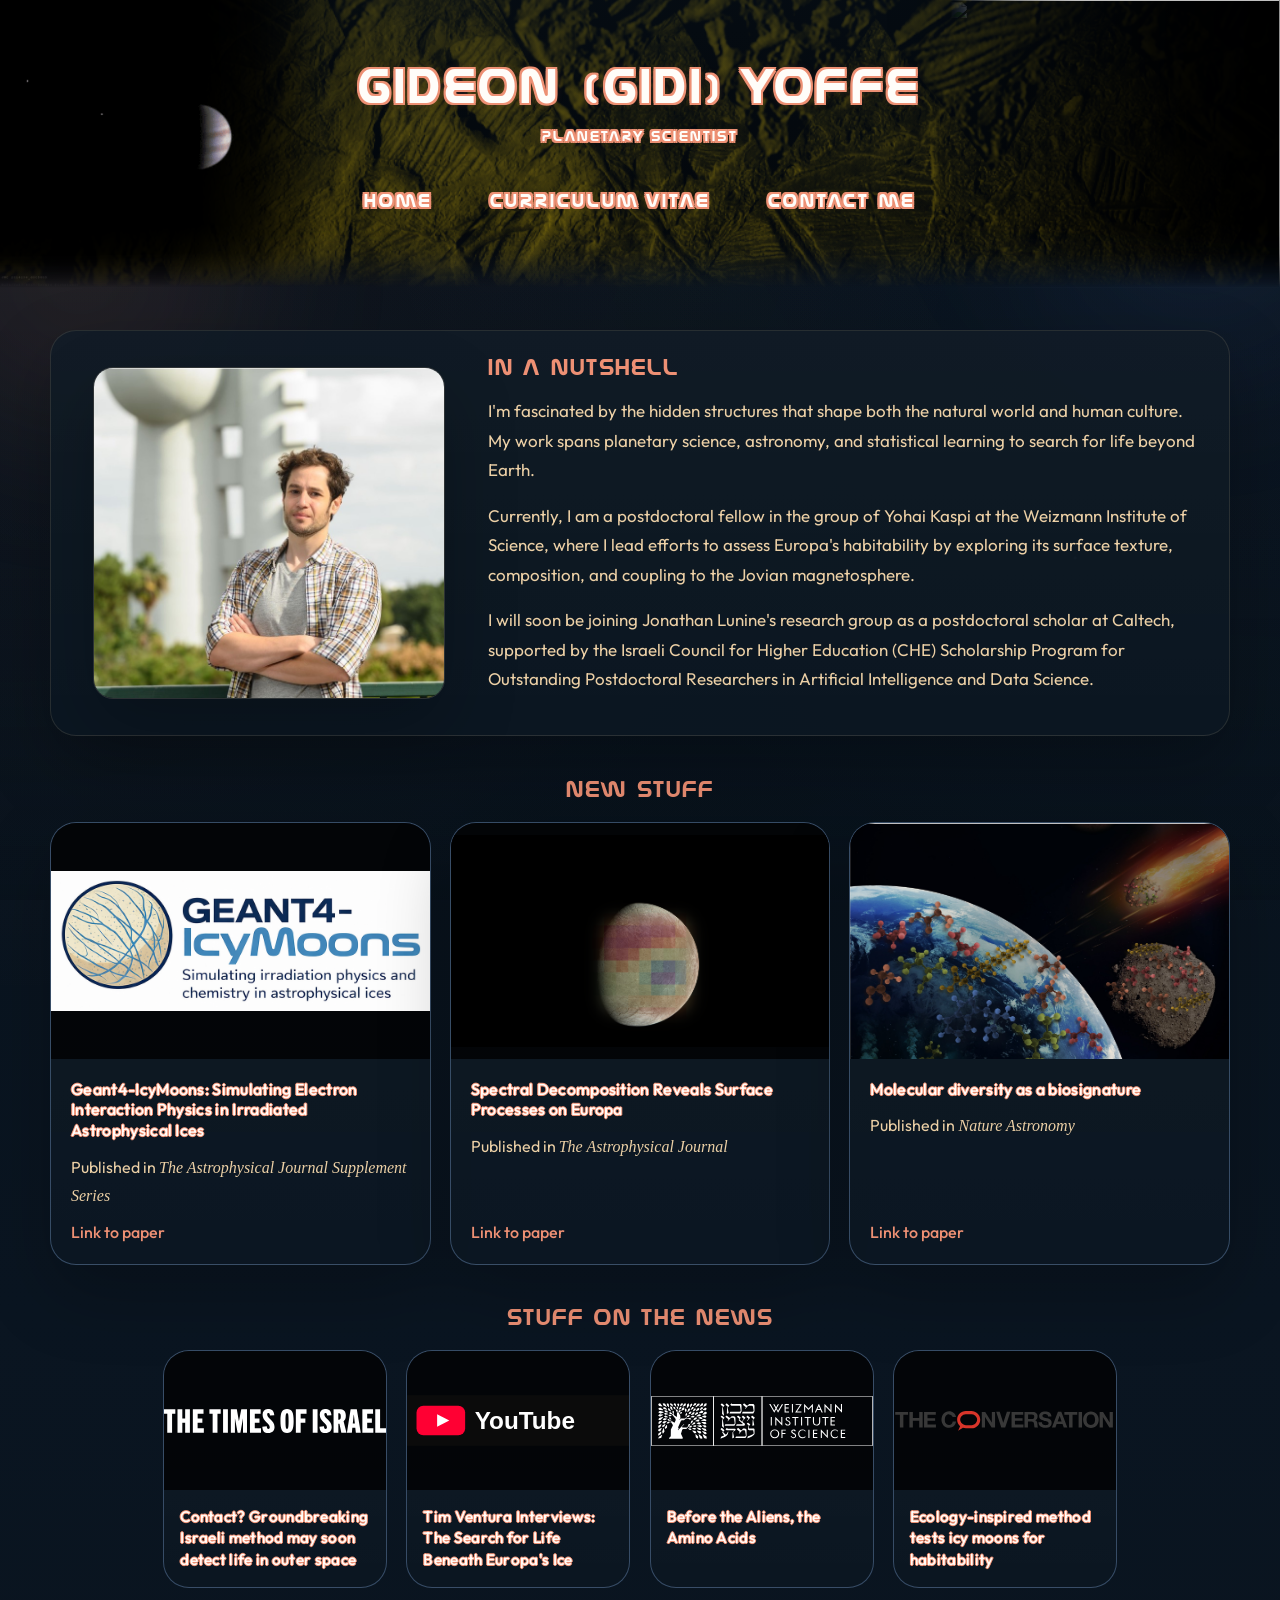
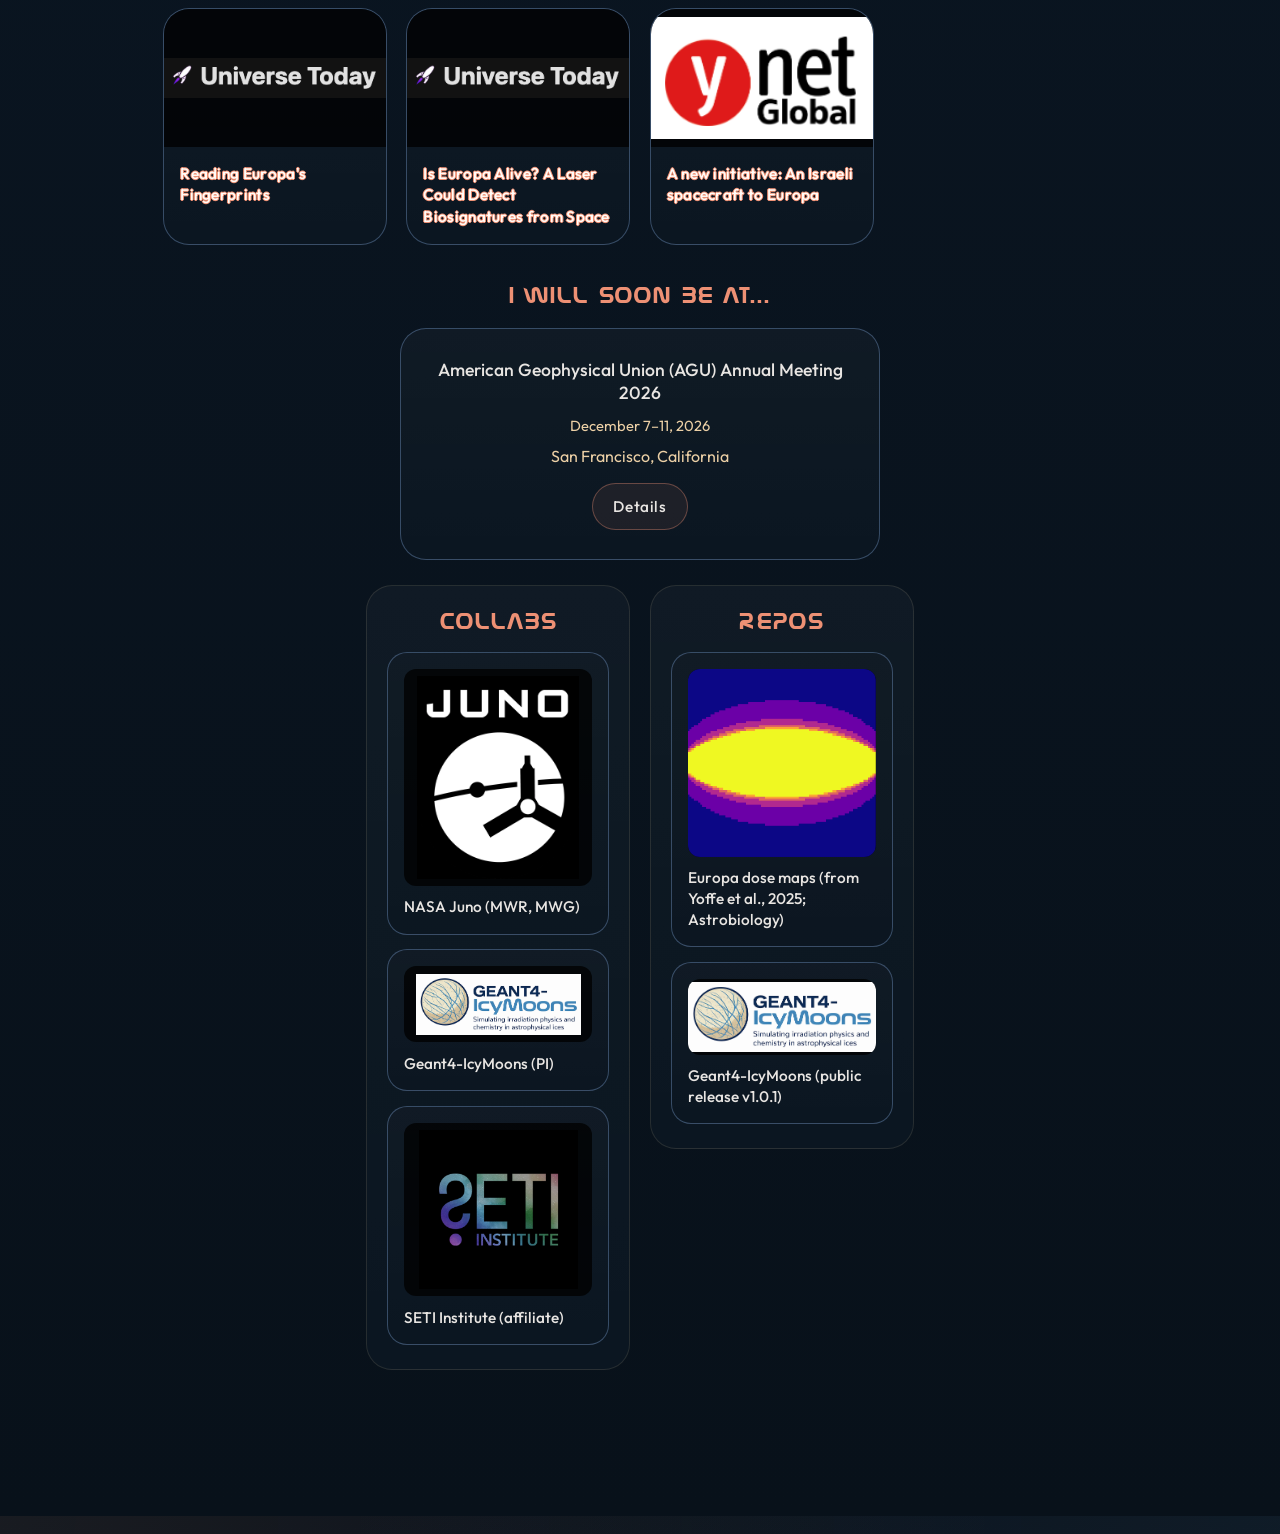
==== commit 41191833: "Update upcoming event to AGU 2026" ====
--- a/index.html
+++ b/index.html
@@ -345,14 +345,12 @@
         </div>
         <div class="event-grid">
           <div class="event-panel-card">
-            <h3>Europlanet Science Congress 2026 (EPSC)</h3>
-            <p>Diversity within organic assemblages as a biosignature</p>
-            <p class="event-date">September 6&ndash;11, 2026</p>
-            <p>The Hague, Netherlands</p>
-            <p>15:18&ndash;15:30 &middot; On-site presentation &middot; EPSC2026-161</p>
+            <h3>American Geophysical Union (AGU) Annual Meeting 2026</h3>
+            <p class="event-date">December 7&ndash;11, 2026</p>
+            <p>San Francisco, California</p>
             <a
               class="button button-outline"
-              href="https://meetingorganizer.copernicus.org/EPSC2026/EPSC2026-161.html"
+              href="https://www.agu.org/agu26"
               target="_blank"
               rel="noopener"
             >
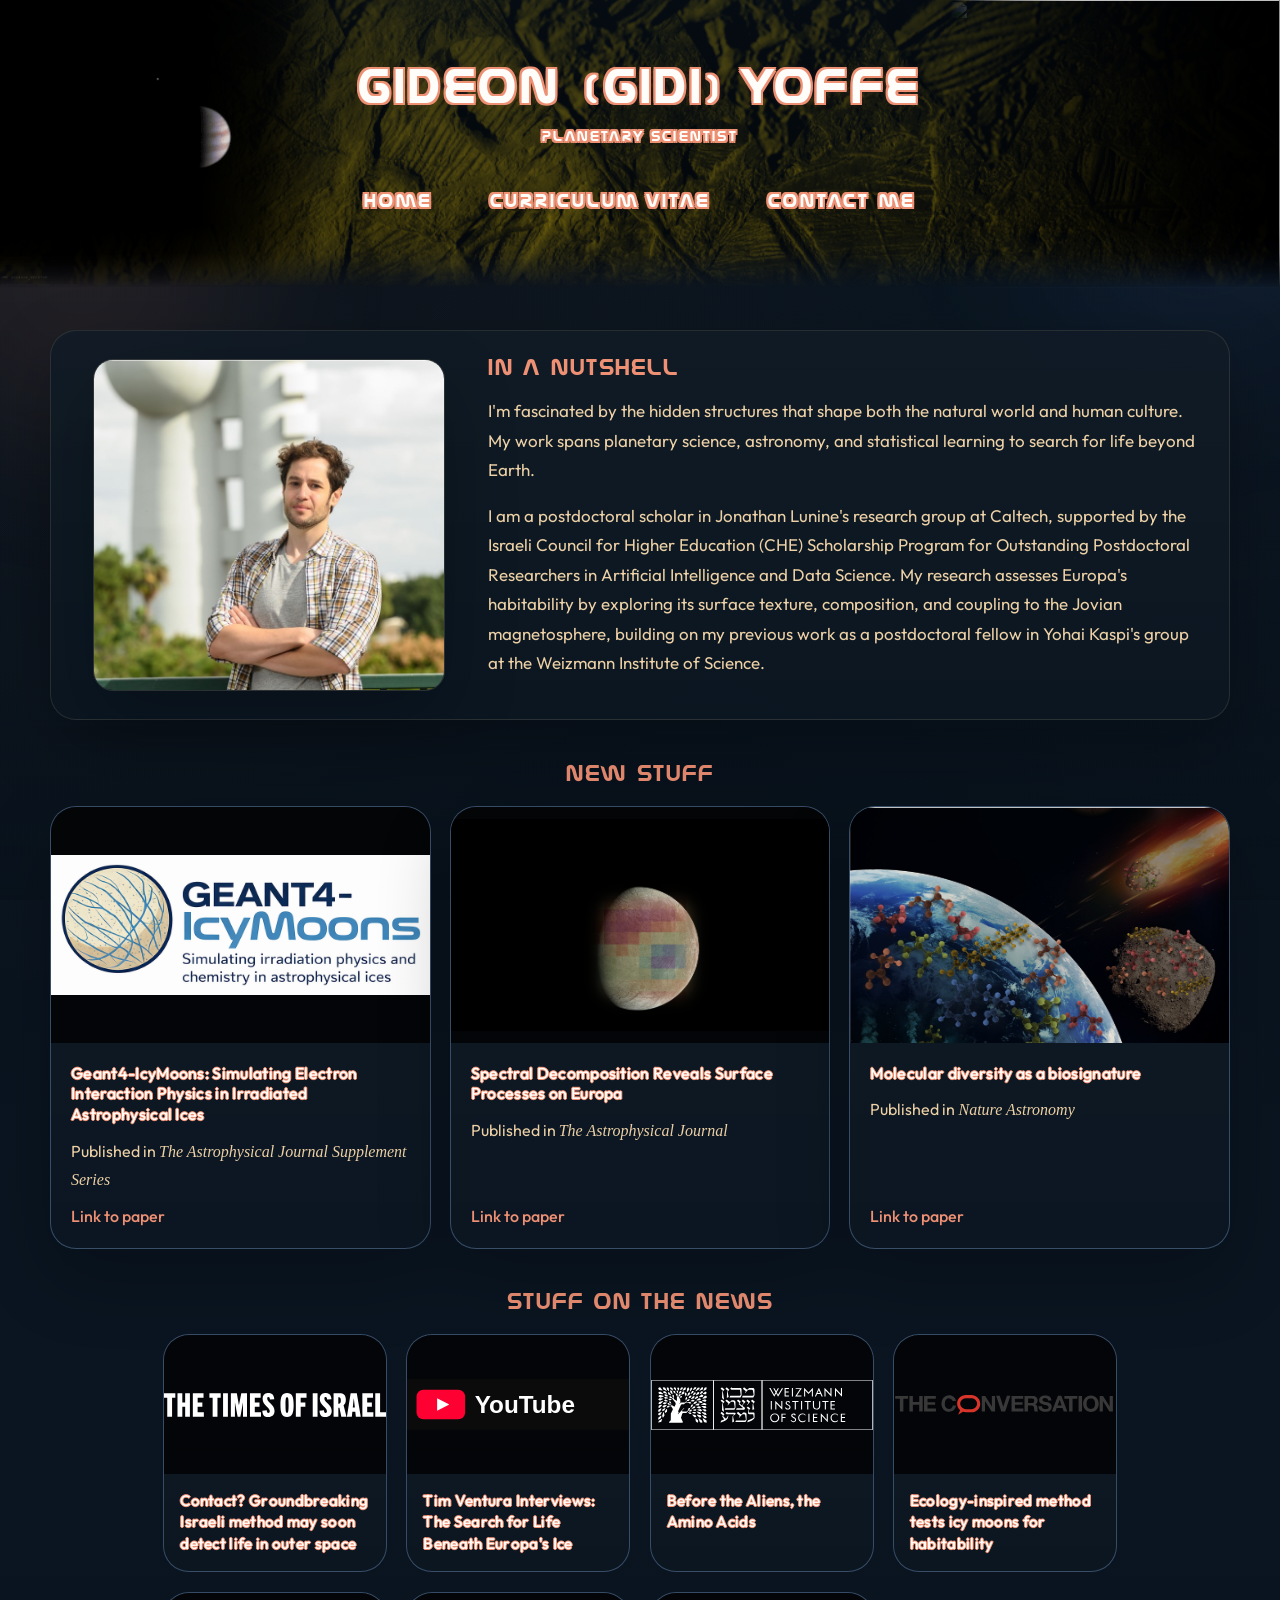
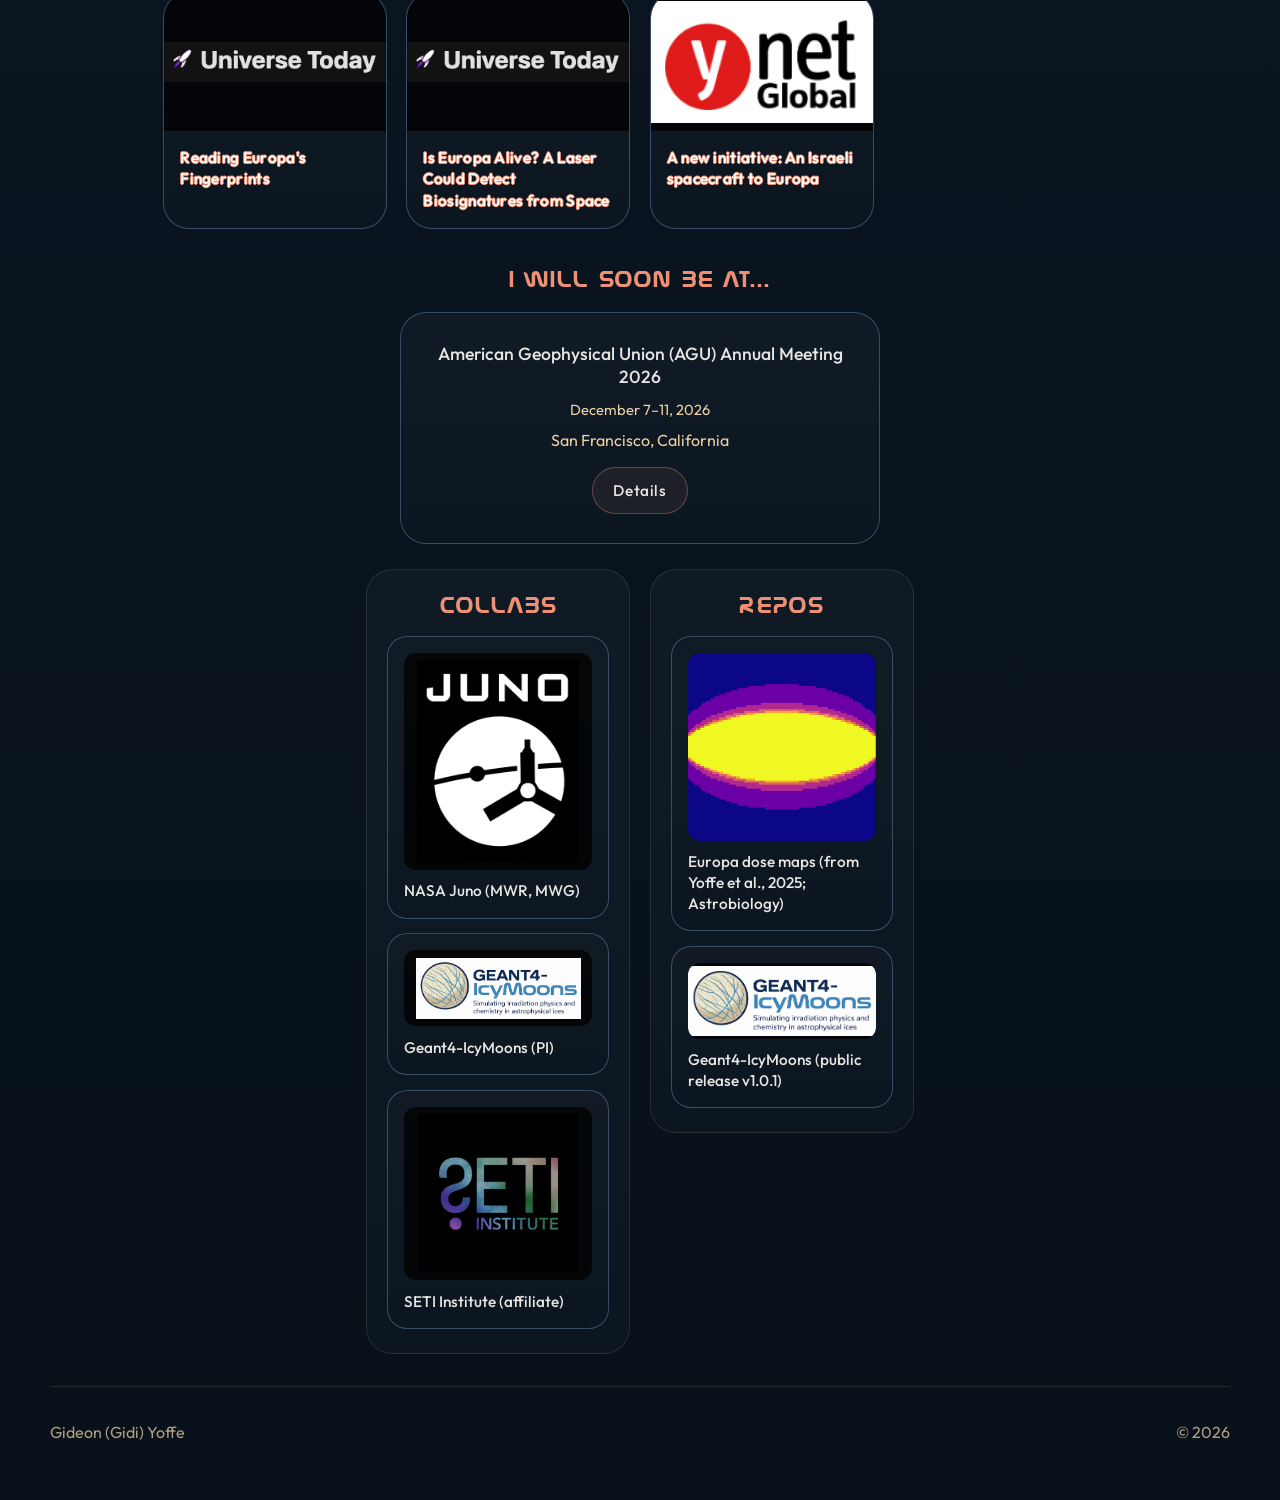
==== commit 8fb68f9a: "Update biography to current Caltech postdoctoral role" ====
--- a/index.html
+++ b/index.html
@@ -69,16 +69,13 @@
               to search for life beyond Earth.
             </p>
             <p>
-              Currently, I am a postdoctoral fellow in the group of Yohai Kaspi at the
-              Weizmann Institute of Science, where I lead efforts to assess Europa&apos;s
-              habitability by exploring its surface texture, composition, and coupling to the
-              Jovian magnetosphere.
-            </p>
-            <p>
-              I will soon be joining Jonathan Lunine&apos;s research group as a postdoctoral
-              scholar at Caltech, supported by the Israeli Council for Higher Education (CHE)
+              I am a postdoctoral scholar in Jonathan Lunine&apos;s research group at Caltech,
+              supported by the Israeli Council for Higher Education (CHE)
               Scholarship Program for Outstanding Postdoctoral Researchers in Artificial
-              Intelligence and Data Science.
+              Intelligence and Data Science. My research assesses Europa&apos;s habitability
+              by exploring its surface texture, composition, and coupling to the Jovian
+              magnetosphere, building on my previous work as a postdoctoral fellow in
+              Yohai Kaspi&apos;s group at the Weizmann Institute of Science.
             </p>
           </div>
         </div>
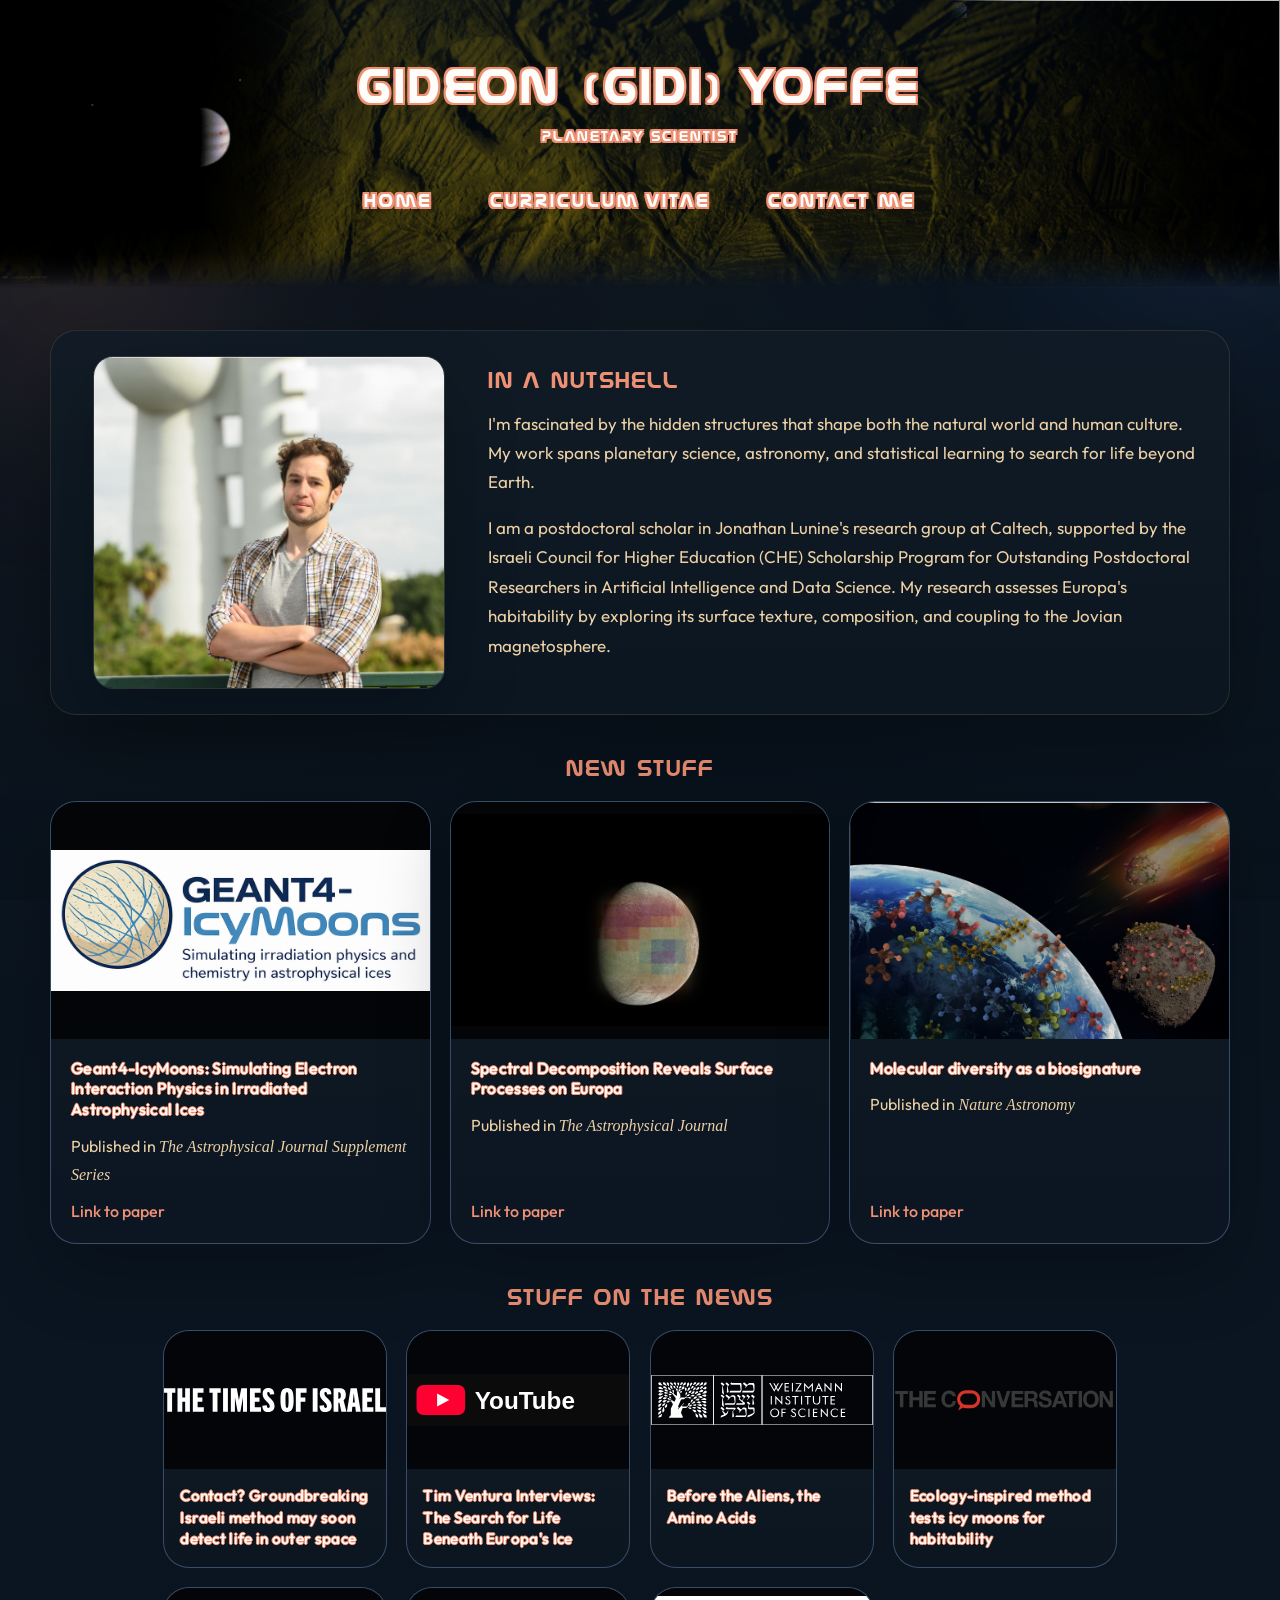
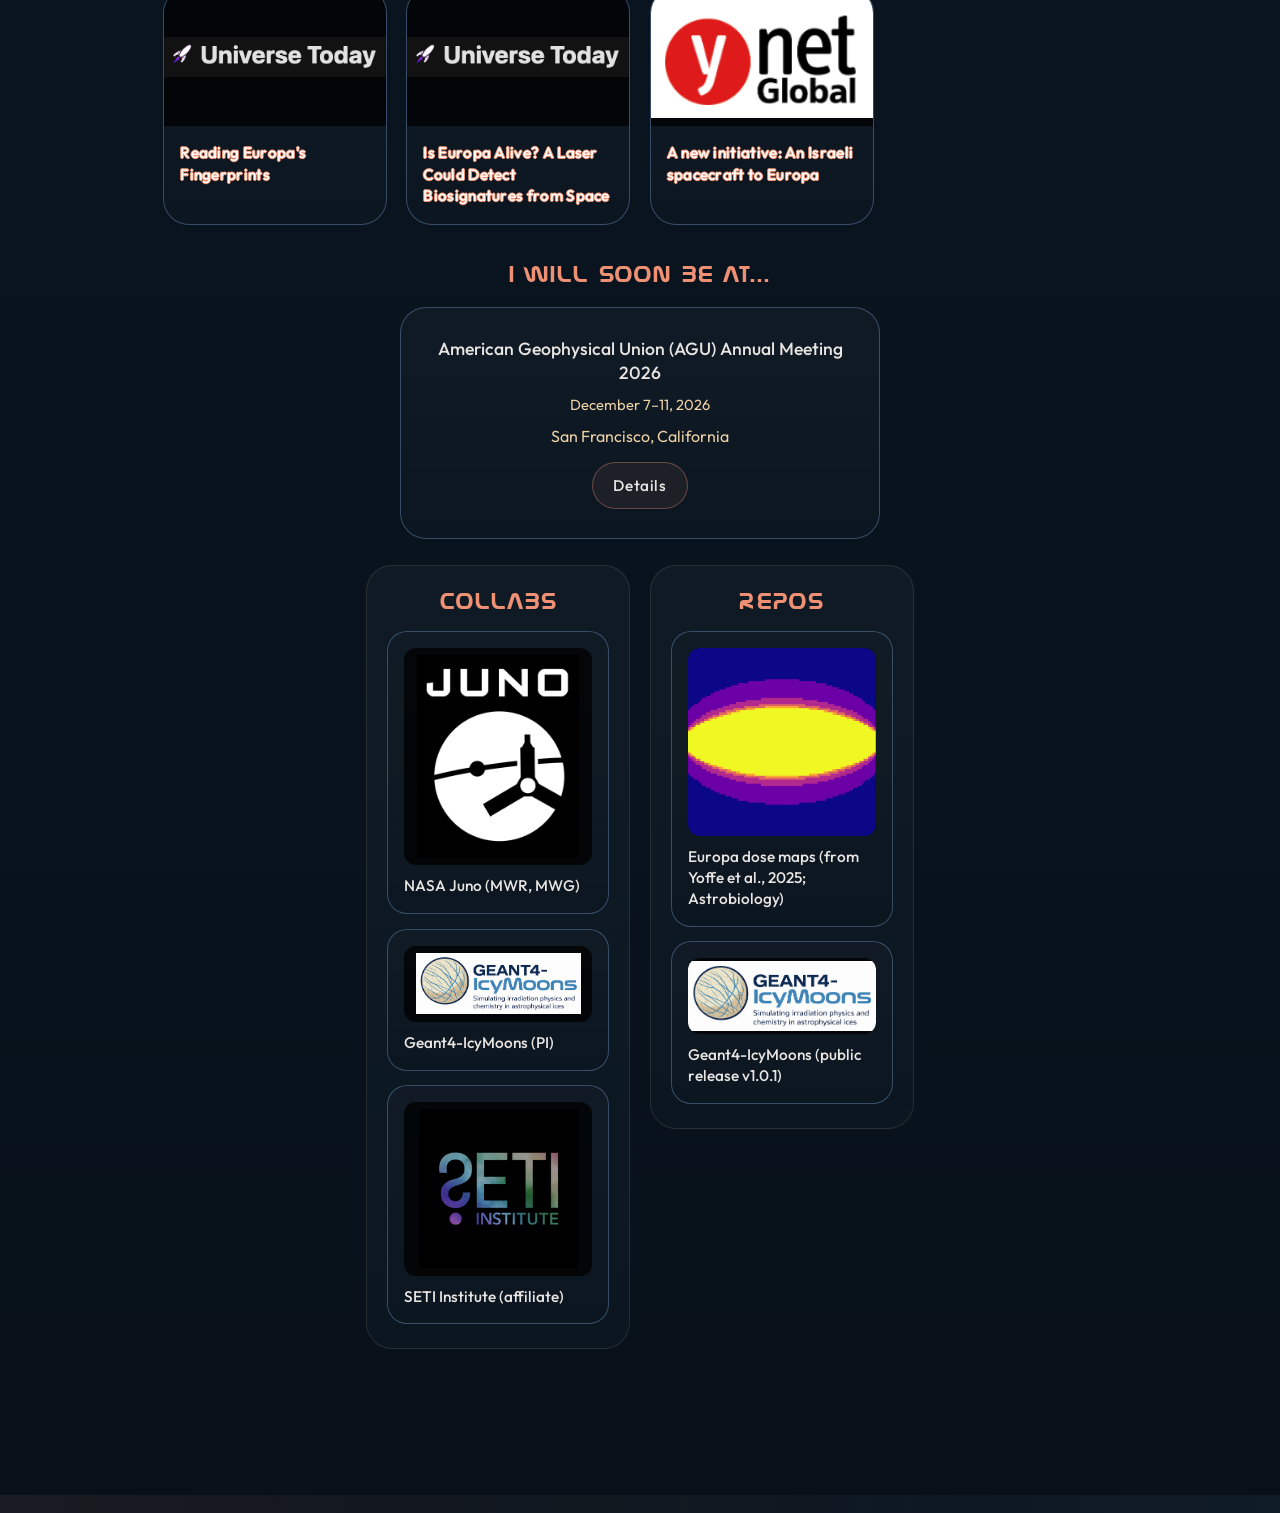
==== commit 6b81aaa9: "Shorten biography to focus on current research" ====
--- a/index.html
+++ b/index.html
@@ -74,8 +74,7 @@
               Scholarship Program for Outstanding Postdoctoral Researchers in Artificial
               Intelligence and Data Science. My research assesses Europa&apos;s habitability
               by exploring its surface texture, composition, and coupling to the Jovian
-              magnetosphere, building on my previous work as a postdoctoral fellow in
-              Yohai Kaspi&apos;s group at the Weizmann Institute of Science.
+              magnetosphere.
             </p>
           </div>
         </div>
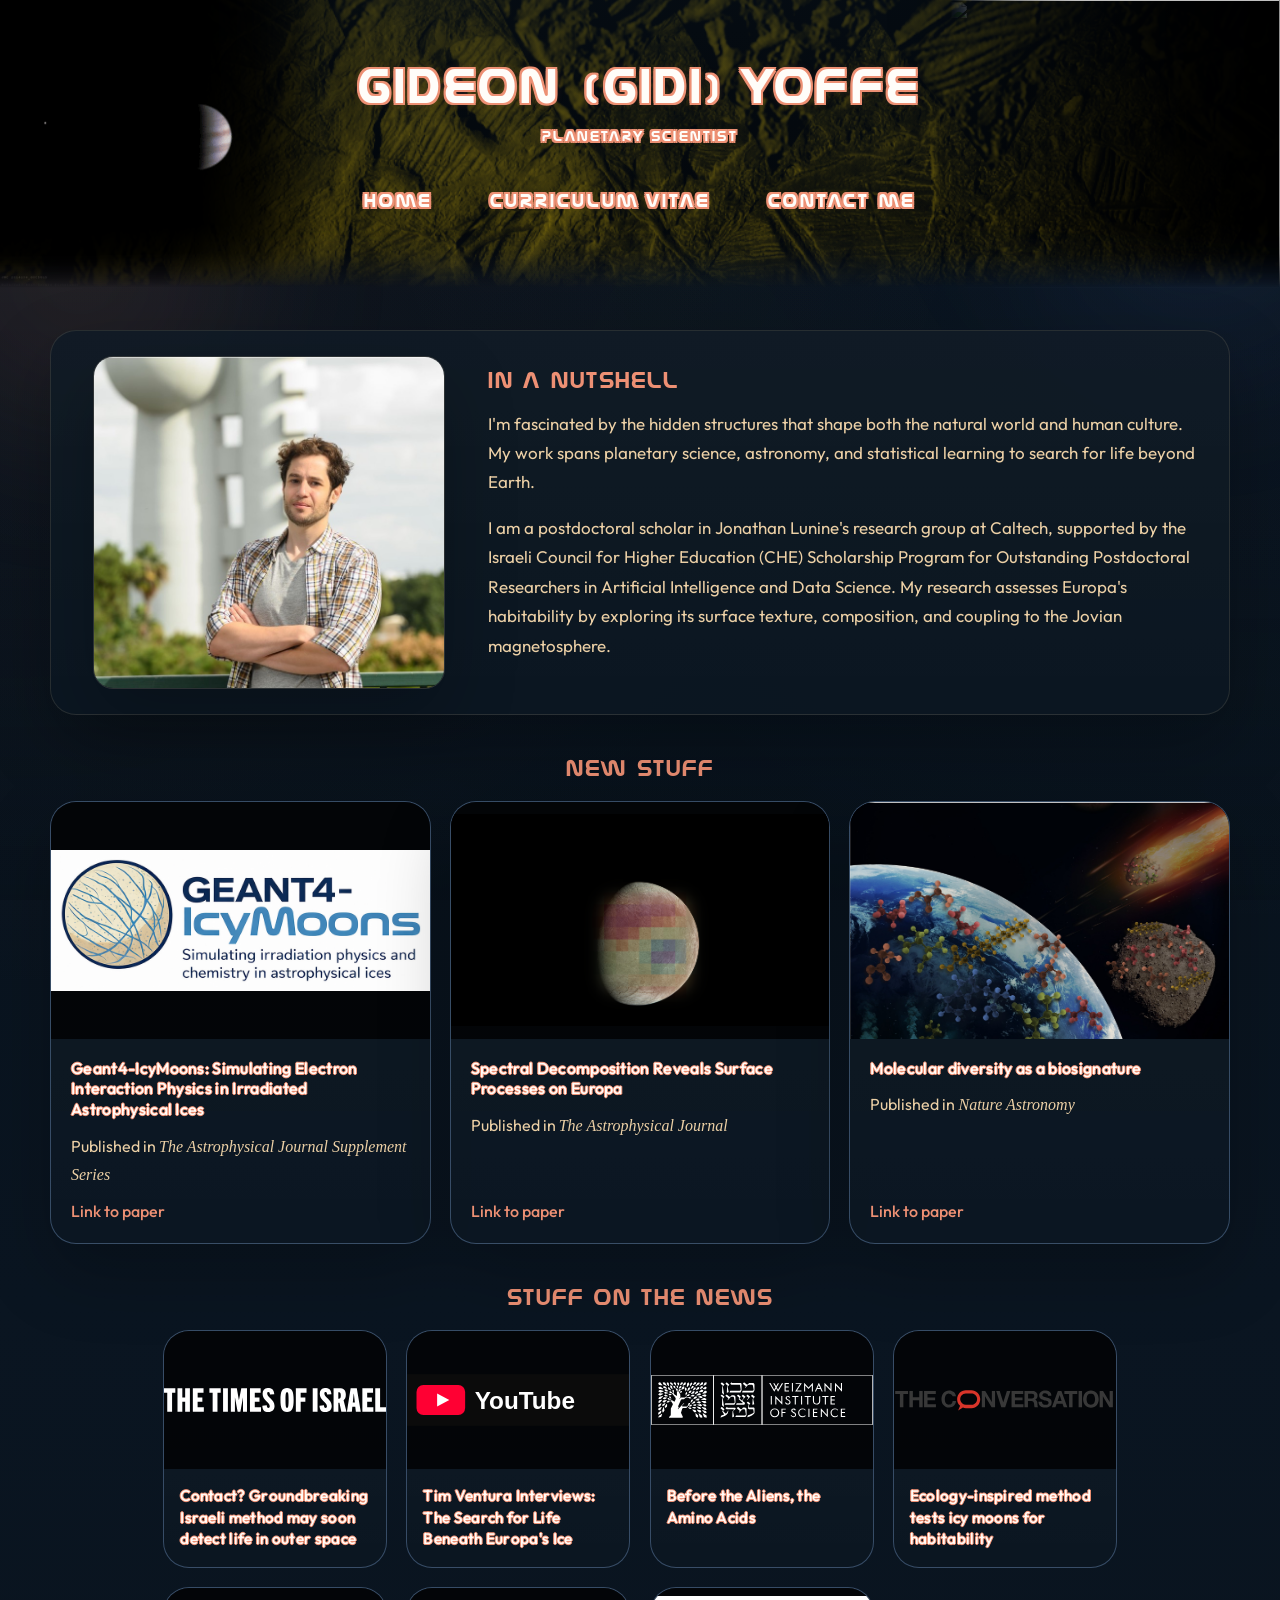
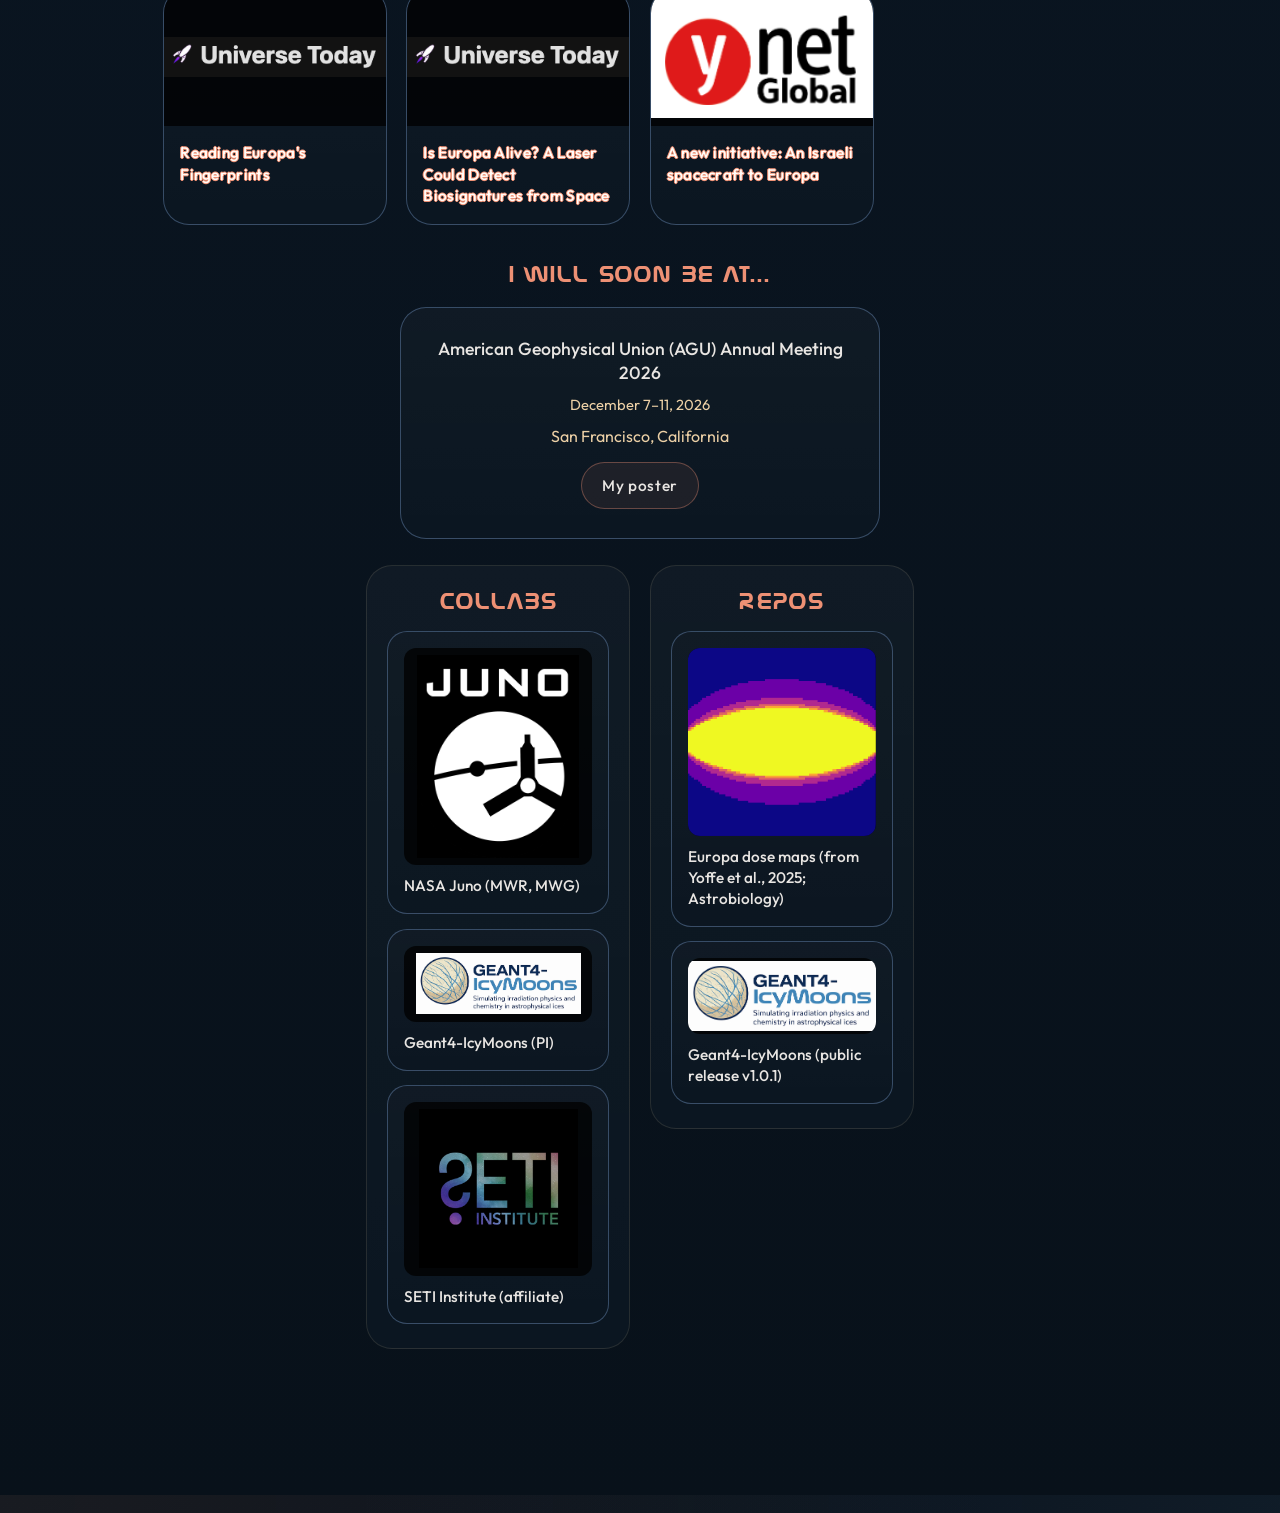
==== commit b10329ae: "Link AGU event to poster presentation" ====
--- a/index.html
+++ b/index.html
@@ -346,11 +346,11 @@
             <p>San Francisco, California</p>
             <a
               class="button button-outline"
-              href="https://www.agu.org/agu26"
+              href="https://studio.m-anage.com/agu/agu26/meetingapp.cgi/Paper/2064462"
               target="_blank"
               rel="noopener"
             >
-              Details
+              My poster
             </a>
           </div>
         </div>
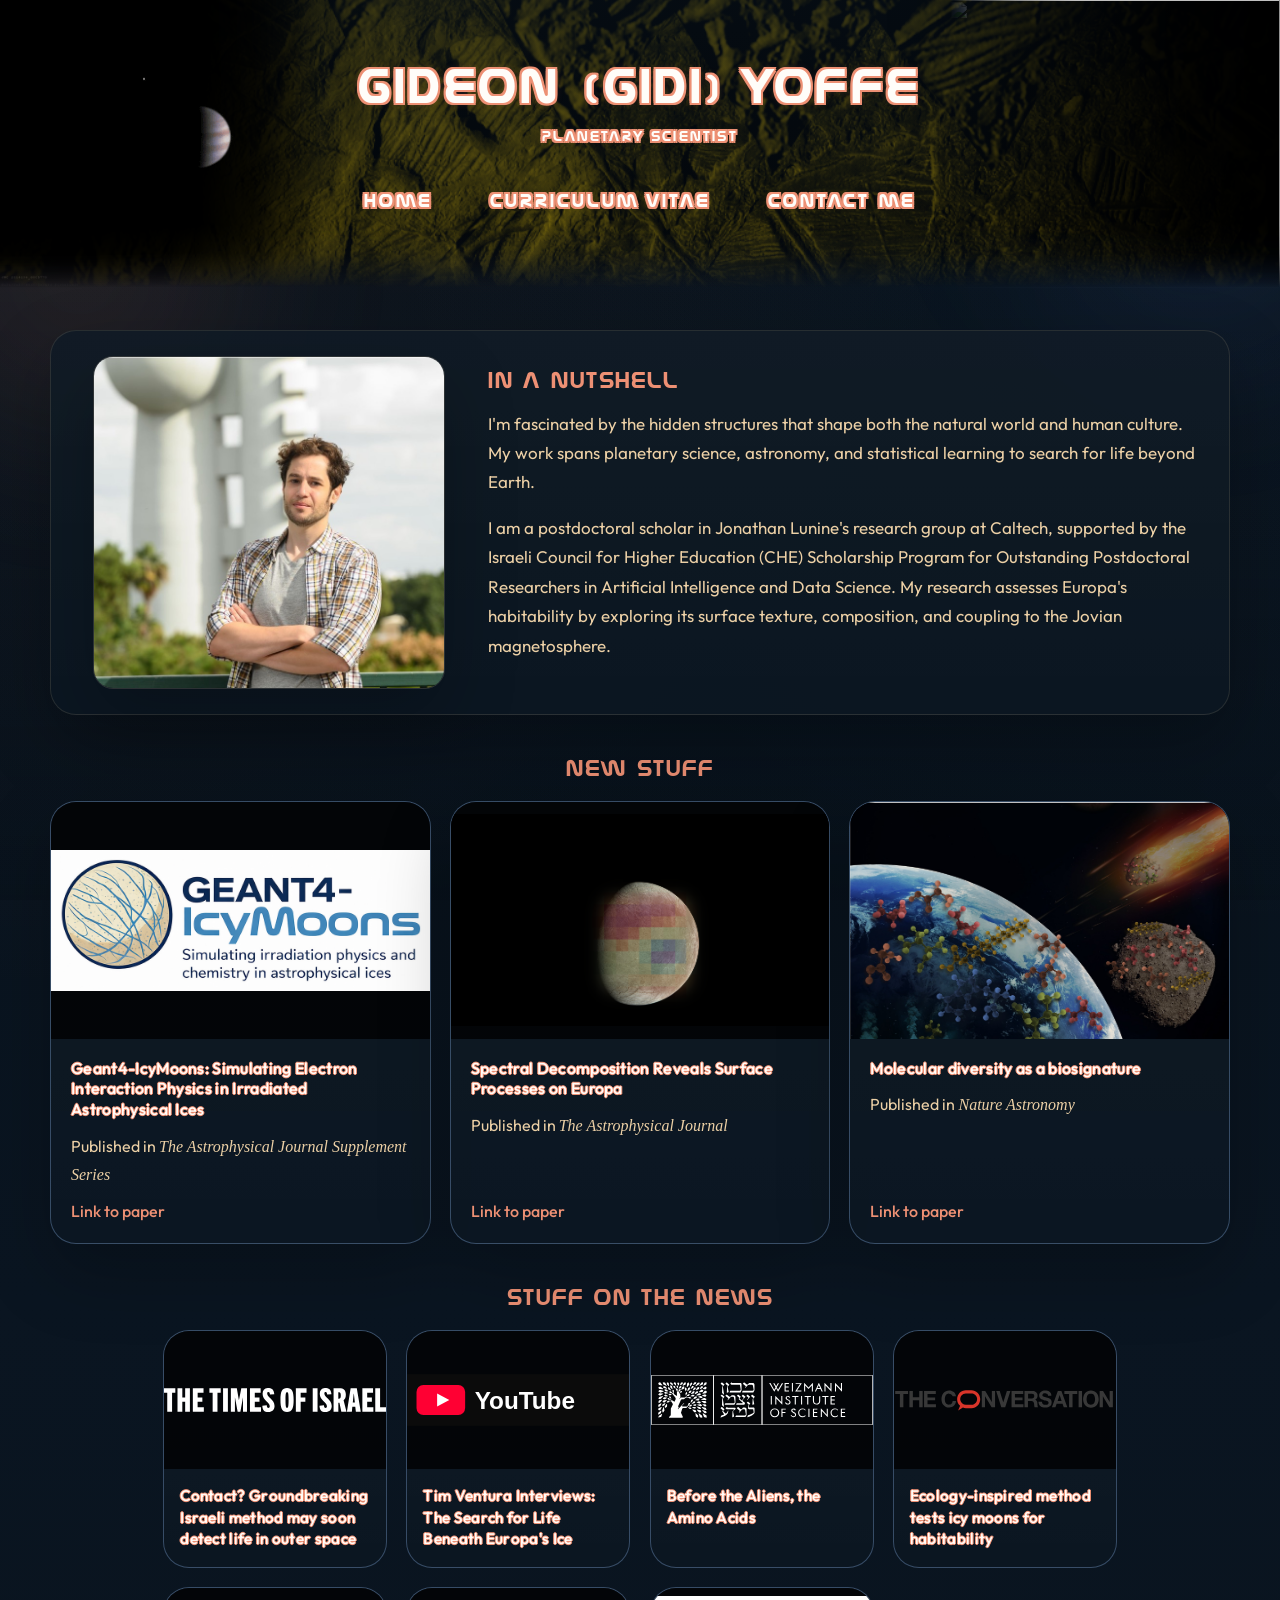
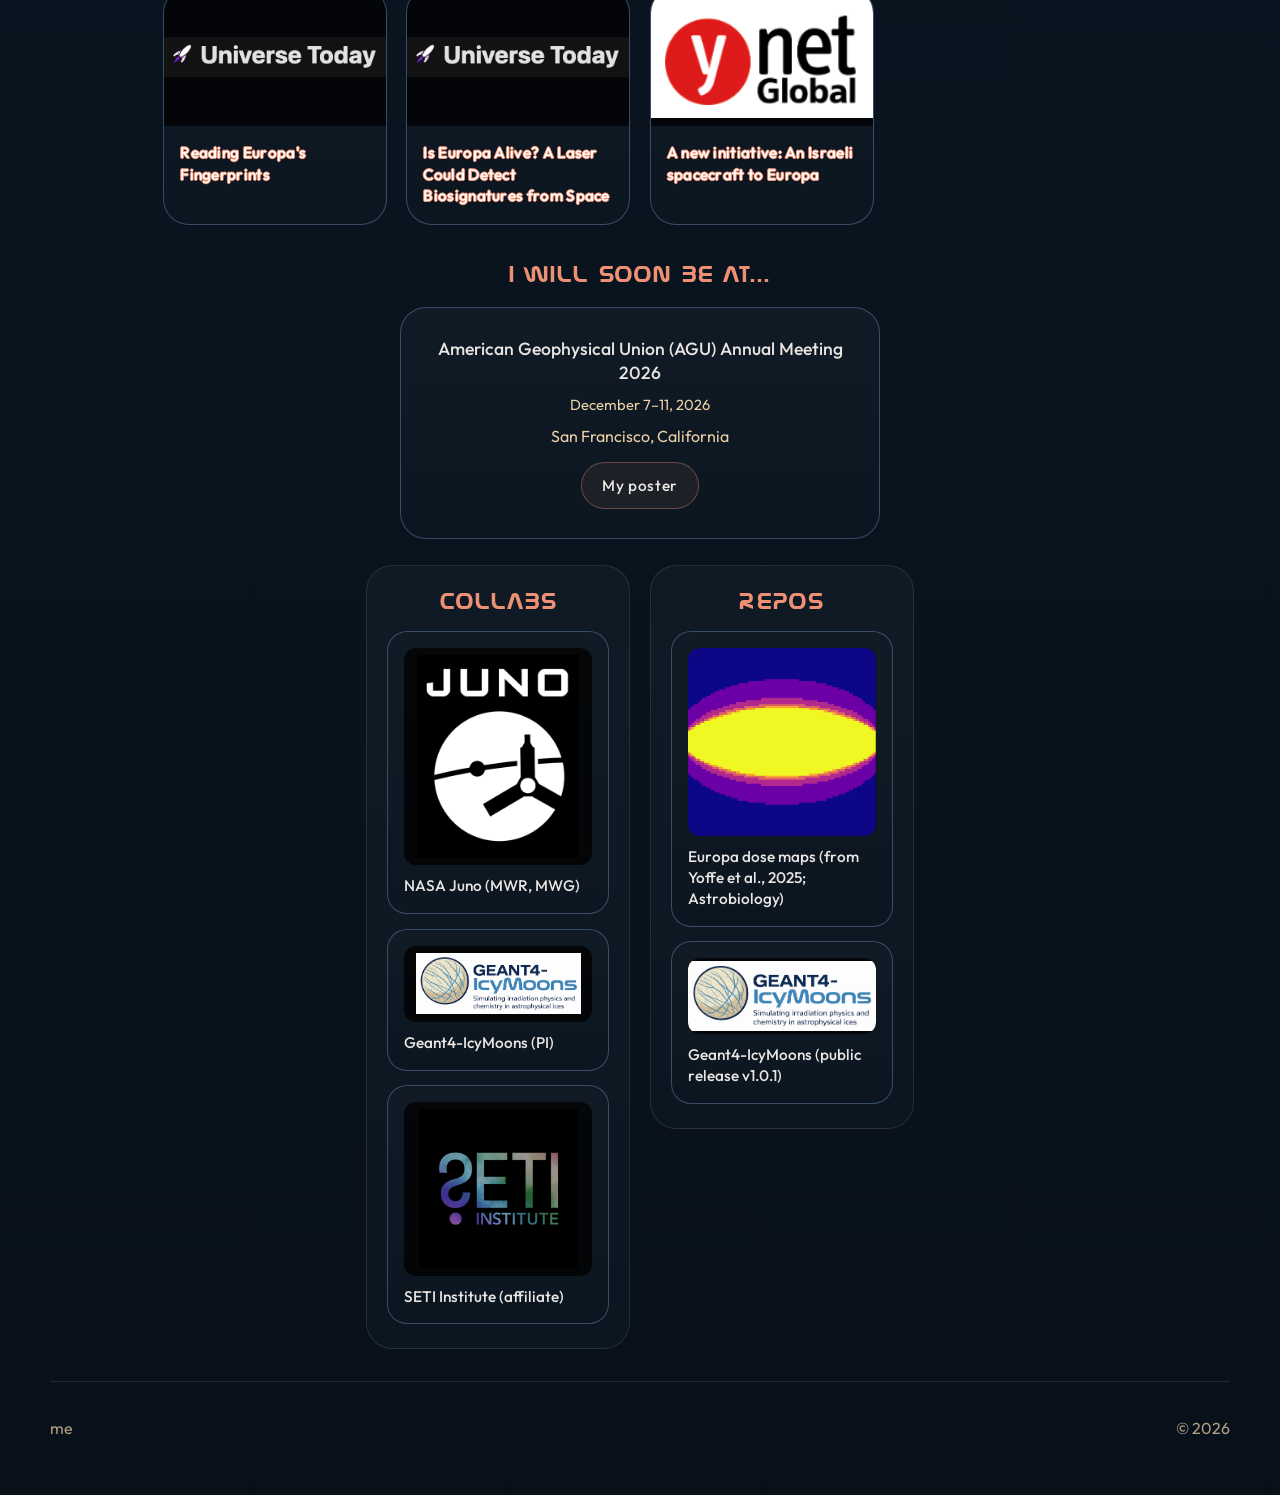
==== commit ad101dc3: "Change footer credit to me" ====
--- a/index.html
+++ b/index.html
@@ -435,7 +435,7 @@
 
     <footer class="site-footer">
       <div class="shell footer-inner">
-        <p>Gideon (Gidi) Yoffe</p>
+        <p>me</p>
         <p>&copy; <span id="year"></span></p>
       </div>
     </footer>
